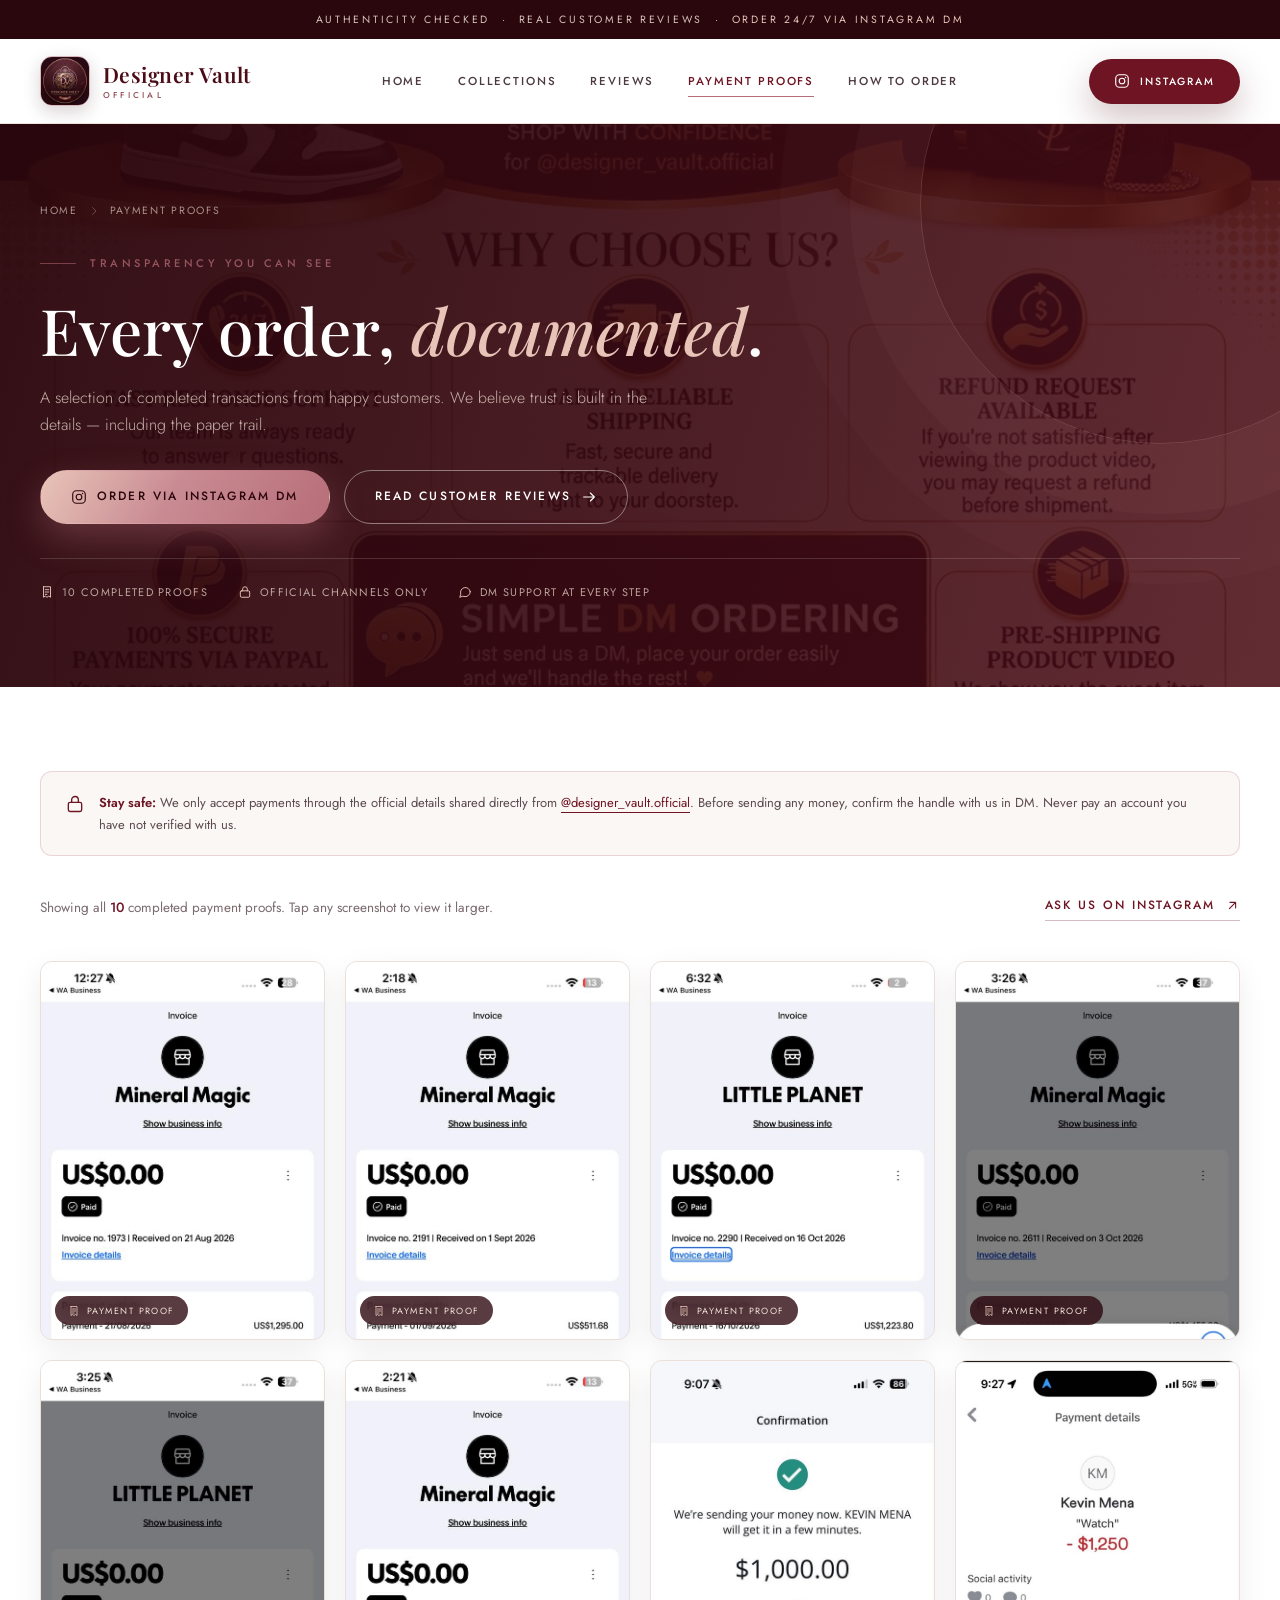
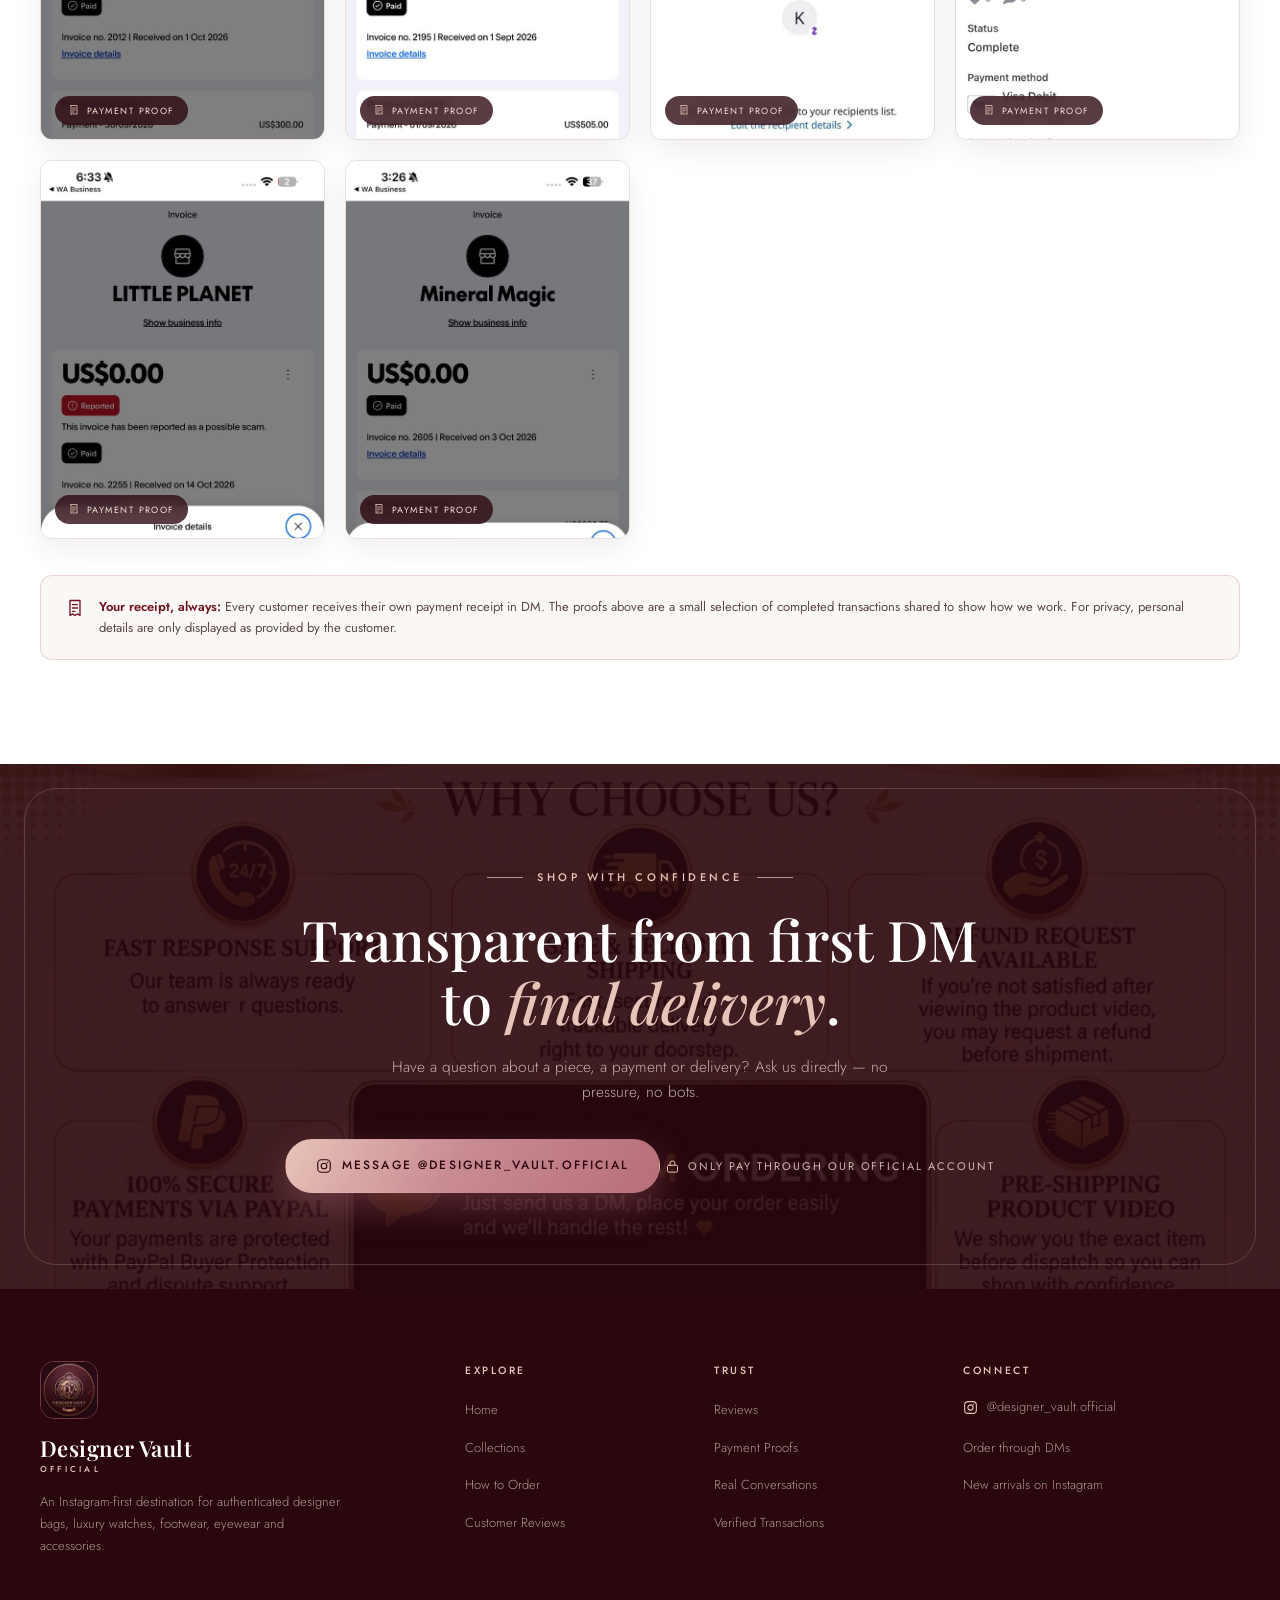
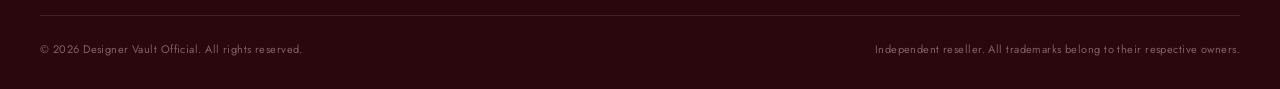
==== payment-proofs.html @ 7525e392 "Initial commit" ====
<!DOCTYPE html>
<html lang="en">
<head>
  <meta charset="UTF-8">
  <meta name="viewport" content="width=device-width, initial-scale=1.0">
  <title>Payment Proofs | Designer Vault Official</title>
  <meta name="description" content="View completed payment proofs from Designer Vault Official. Real transactions, transparent ordering and a safer way to buy designer bags, watches, footwear and accessories via Instagram DM.">
  <meta name="theme-color" content="#4a0c17">
  <link rel="icon" type="image/jpeg" href="pics/logo.jpg">
  <link rel="preconnect" href="https://fonts.googleapis.com">
  <link rel="preconnect" href="https://fonts.gstatic.com" crossorigin>
  <link rel="stylesheet" href="css/style.css">
</head>
<body>

  <svg xmlns="http://www.w3.org/2000/svg" style="display:none" aria-hidden="true">
    <symbol id="i-instagram" viewBox="0 0 24 24" fill="none" stroke="currentColor" stroke-width="1.7" stroke-linecap="round" stroke-linejoin="round">
      <rect x="2.6" y="2.6" width="18.8" height="18.8" rx="5.4"/>
      <circle cx="12" cy="12" r="4.2"/>
      <circle cx="17.4" cy="6.6" r="1.1" fill="currentColor" stroke="none"/>
    </symbol>
    <symbol id="i-arrow-right" viewBox="0 0 24 24" fill="none" stroke="currentColor" stroke-width="1.7" stroke-linecap="round" stroke-linejoin="round">
      <path d="M4 12h16M14 6l6 6-6 6"/>
    </symbol>
    <symbol id="i-arrow-up-right" viewBox="0 0 24 24" fill="none" stroke="currentColor" stroke-width="1.7" stroke-linecap="round" stroke-linejoin="round">
      <path d="M7 17 17 7M8 7h9v9"/>
    </symbol>
    <symbol id="i-shield-check" viewBox="0 0 24 24" fill="none" stroke="currentColor" stroke-width="1.6" stroke-linecap="round" stroke-linejoin="round">
      <path d="M12 3 5 6v5c0 4.5 3 8.2 7 10 4-1.8 7-5.5 7-10V6l-7-3Z"/>
      <path d="m9 12 2 2 4-4"/>
    </symbol>
    <symbol id="i-receipt" viewBox="0 0 24 24" fill="none" stroke="currentColor" stroke-width="1.6" stroke-linecap="round" stroke-linejoin="round">
      <path d="M6 3h12v18l-3-2-3 2-3-2-3 2V3Z"/>
      <path d="M9 8h6M9 12h6M9 16h3"/>
    </symbol>
    <symbol id="i-message" viewBox="0 0 24 24" fill="none" stroke="currentColor" stroke-width="1.6" stroke-linecap="round" stroke-linejoin="round">
      <path d="M21 11.5a8.4 8.4 0 0 1-9 8.4 9.7 9.7 0 0 1-3.6-.7L3 21l1.8-5.4A8.4 8.4 0 1 1 21 11.5Z"/>
    </symbol>
    <symbol id="i-lock" viewBox="0 0 24 24" fill="none" stroke="currentColor" stroke-width="1.6" stroke-linecap="round" stroke-linejoin="round">
      <rect x="4" y="10" width="16" height="11" rx="2"/>
      <path d="M8 10V7a4 4 0 0 1 8 0v3"/>
    </symbol>
    <symbol id="i-zoom" viewBox="0 0 24 24" fill="none" stroke="currentColor" stroke-width="1.8" stroke-linecap="round" stroke-linejoin="round">
      <circle cx="11" cy="11" r="7"/>
      <path d="m20 20-4-4M8 11h6M11 8v6"/>
    </symbol>
    <symbol id="i-close" viewBox="0 0 24 24" fill="none" stroke="currentColor" stroke-width="1.8" stroke-linecap="round" stroke-linejoin="round">
      <path d="M6 6l12 12M18 6 6 18"/>
    </symbol>
    <symbol id="i-chevron-left" viewBox="0 0 24 24" fill="none" stroke="currentColor" stroke-width="1.8" stroke-linecap="round" stroke-linejoin="round">
      <path d="m15 5-7 7 7 7"/>
    </symbol>
    <symbol id="i-chevron-right" viewBox="0 0 24 24" fill="none" stroke="currentColor" stroke-width="1.8" stroke-linecap="round" stroke-linejoin="round">
      <path d="m9 5 7 7-7 7"/>
    </symbol>
    <symbol id="i-check" viewBox="0 0 24 24" fill="none" stroke="currentColor" stroke-width="1.8" stroke-linecap="round" stroke-linejoin="round">
      <path d="m4 12.5 5 5L20 6.5"/>
    </symbol>
  </svg>

  <div class="announcement">
    Authenticity checked &nbsp;·&nbsp; Real customer reviews &nbsp;·&nbsp; <span>Order 24/7 via Instagram DM</span>
  </div>

  <header class="site-header" id="site-header">
    <div class="container header-inner">
      <a class="brand" href="index.html" aria-label="Designer Vault home">
        <img src="pics/logo.jpg" alt="Designer Vault logo" width="50" height="50">
        <span class="brand-name">
          <strong>Designer Vault</strong>
          <small>Official</small>
        </span>
      </a>

      <nav class="main-nav" id="main-nav" aria-label="Main navigation">
        <a href="index.html">Home</a>
        <a href="index.html#collections">Collections</a>
        <a href="reviews.html">Reviews</a>
        <a href="payment-proofs.html" aria-current="page">Payment Proofs</a>
        <a href="index.html#how-to-order">How to Order</a>
        <a class="nav-cta" href="https://www.instagram.com/designer_vault.official/" target="_blank" rel="noopener noreferrer">
          <svg><use href="#i-instagram"></use></svg>
          Order on Instagram
        </a>
      </nav>

      <div class="header-actions">
        <a class="btn btn--burgundy" href="https://www.instagram.com/designer_vault.official/" target="_blank" rel="noopener noreferrer">
          <svg><use href="#i-instagram"></use></svg>
          Instagram
        </a>
        <button class="nav-toggle" id="nav-toggle" aria-expanded="false" aria-controls="main-nav" aria-label="Toggle navigation">
          <span></span><span></span><span></span>
        </button>
      </div>
    </div>
  </header>

  <main>
    <section class="page-hero">
      <div class="container">
        <nav class="breadcrumb" aria-label="Breadcrumb">
          <a href="index.html">Home</a>
          <svg><use href="#i-chevron-right"></use></svg>
          <span>Payment Proofs</span>
        </nav>
        <span class="eyebrow">Transparency you can see</span>
        <h1>Every order, <em>documented</em>.</h1>
        <p>A selection of completed transactions from happy customers. We believe trust is built in the details — including the paper trail.</p>
        <div class="page-hero-actions">
          <a class="btn btn--primary" href="https://www.instagram.com/designer_vault.official/" target="_blank" rel="noopener noreferrer">
            <svg><use href="#i-instagram"></use></svg>
            Order via Instagram DM
          </a>
          <a class="btn btn--outline" href="reviews.html">
            Read customer reviews
            <svg><use href="#i-arrow-right"></use></svg>
          </a>
        </div>
        <div class="page-hero-meta">
          <span><svg><use href="#i-receipt"></use></svg> 10 completed proofs</span>
          <span><svg><use href="#i-lock"></use></svg> Official channels only</span>
          <span><svg><use href="#i-message"></use></svg> DM support at every step</span>
        </div>
      </div>
    </section>

    <section class="gallery-section">
      <div class="container">
        <div class="safety-note" style="margin-top: 0; margin-bottom: 40px;">
          <svg><use href="#i-lock"></use></svg>
          <p><strong>Stay safe:</strong> We only accept payments through the official details shared directly from <a href="https://www.instagram.com/designer_vault.official/" target="_blank" rel="noopener noreferrer" style="color: var(--burgundy); border-bottom: 1px solid currentColor;">@designer_vault.official</a>. Before sending any money, confirm the handle with us in DM. Never pay an account you have not verified with us.</p>
        </div>

        <div class="gallery-toolbar">
          <p>Showing all <strong>10</strong> completed payment proofs. Tap any screenshot to view it larger.</p>
          <a class="link-arrow" href="https://www.instagram.com/designer_vault.official/" target="_blank" rel="noopener noreferrer">
            Ask us on Instagram
            <svg><use href="#i-arrow-up-right"></use></svg>
          </a>
        </div>

        <div class="gallery gallery--proofs" id="gallery">
          <button class="gallery-item reveal" type="button" data-full="payments_proofs/0ad73f15-a6de-40fc-bbbc-5bb019810f37.jpg" aria-label="Open payment proof screenshot">
            <img src="payments_proofs/0ad73f15-a6de-40fc-bbbc-5bb019810f37.jpg" alt="Completed payment proof screenshot" loading="lazy">
            <span class="gallery-zoom"><svg><use href="#i-zoom"></use></svg></span>
            <span class="gallery-item-label"><svg><use href="#i-receipt"></use></svg> Payment proof</span>
          </button>
          <button class="gallery-item reveal" type="button" data-full="payments_proofs/0bbfbced-bb42-45db-87b2-50ba1acdcfc8.jpg" aria-label="Open payment proof screenshot">
            <img src="payments_proofs/0bbfbced-bb42-45db-87b2-50ba1acdcfc8.jpg" alt="Completed payment proof screenshot" loading="lazy">
            <span class="gallery-zoom"><svg><use href="#i-zoom"></use></svg></span>
            <span class="gallery-item-label"><svg><use href="#i-receipt"></use></svg> Payment proof</span>
          </button>
          <button class="gallery-item reveal" type="button" data-full="payments_proofs/1a20c569-1189-4517-9c1c-01e94149b5e4.jpg" aria-label="Open payment proof screenshot">
            <img src="payments_proofs/1a20c569-1189-4517-9c1c-01e94149b5e4.jpg" alt="Completed payment proof screenshot" loading="lazy">
            <span class="gallery-zoom"><svg><use href="#i-zoom"></use></svg></span>
            <span class="gallery-item-label"><svg><use href="#i-receipt"></use></svg> Payment proof</span>
          </button>
          <button class="gallery-item reveal" type="button" data-full="payments_proofs/2acc9cfa-5f5f-4ae5-af72-e63cb6e68f61.jpg" aria-label="Open payment proof screenshot">
            <img src="payments_proofs/2acc9cfa-5f5f-4ae5-af72-e63cb6e68f61.jpg" alt="Completed payment proof screenshot" loading="lazy">
            <span class="gallery-zoom"><svg><use href="#i-zoom"></use></svg></span>
            <span class="gallery-item-label"><svg><use href="#i-receipt"></use></svg> Payment proof</span>
          </button>
          <button class="gallery-item reveal" type="button" data-full="payments_proofs/2affd073-3650-4f75-b72e-eaf489cfd83c.jpg" aria-label="Open payment proof screenshot">
            <img src="payments_proofs/2affd073-3650-4f75-b72e-eaf489cfd83c.jpg" alt="Completed payment proof screenshot" loading="lazy">
            <span class="gallery-zoom"><svg><use href="#i-zoom"></use></svg></span>
            <span class="gallery-item-label"><svg><use href="#i-receipt"></use></svg> Payment proof</span>
          </button>
          <button class="gallery-item reveal" type="button" data-full="payments_proofs/2b502696-99ae-48e2-a0de-ca18f2dd8b04.jpg" aria-label="Open payment proof screenshot">
            <img src="payments_proofs/2b502696-99ae-48e2-a0de-ca18f2dd8b04.jpg" alt="Completed payment proof screenshot" loading="lazy">
            <span class="gallery-zoom"><svg><use href="#i-zoom"></use></svg></span>
            <span class="gallery-item-label"><svg><use href="#i-receipt"></use></svg> Payment proof</span>
          </button>
          <button class="gallery-item reveal" type="button" data-full="payments_proofs/2cf742d0-da94-4f4e-aa15-856aea3411e0.jpg" aria-label="Open payment proof screenshot">
            <img src="payments_proofs/2cf742d0-da94-4f4e-aa15-856aea3411e0.jpg" alt="Completed payment proof screenshot" loading="lazy">
            <span class="gallery-zoom"><svg><use href="#i-zoom"></use></svg></span>
            <span class="gallery-item-label"><svg><use href="#i-receipt"></use></svg> Payment proof</span>
          </button>
          <button class="gallery-item reveal" type="button" data-full="payments_proofs/3c8f6967-598c-48b6-96b1-f740c4b75a76.jpg" aria-label="Open payment proof screenshot">
            <img src="payments_proofs/3c8f6967-598c-48b6-96b1-f740c4b75a76.jpg" alt="Completed payment proof screenshot" loading="lazy">
            <span class="gallery-zoom"><svg><use href="#i-zoom"></use></svg></span>
            <span class="gallery-item-label"><svg><use href="#i-receipt"></use></svg> Payment proof</span>
          </button>
          <button class="gallery-item reveal" type="button" data-full="payments_proofs/6dcf501b-2303-4e30-a473-5a5d946fac26.jpg" aria-label="Open payment proof screenshot">
            <img src="payments_proofs/6dcf501b-2303-4e30-a473-5a5d946fac26.jpg" alt="Completed payment proof screenshot" loading="lazy">
            <span class="gallery-zoom"><svg><use href="#i-zoom"></use></svg></span>
            <span class="gallery-item-label"><svg><use href="#i-receipt"></use></svg> Payment proof</span>
          </button>
          <button class="gallery-item reveal" type="button" data-full="payments_proofs/7e0cbee9-9c48-48ee-856c-e7b5a739e390.jpg" aria-label="Open payment proof screenshot">
            <img src="payments_proofs/7e0cbee9-9c48-48ee-856c-e7b5a739e390.jpg" alt="Completed payment proof screenshot" loading="lazy">
            <span class="gallery-zoom"><svg><use href="#i-zoom"></use></svg></span>
            <span class="gallery-item-label"><svg><use href="#i-receipt"></use></svg> Payment proof</span>
          </button>
        </div>

        <div class="safety-note">
          <svg><use href="#i-receipt"></use></svg>
          <p><strong>Your receipt, always:</strong> Every customer receives their own payment receipt in DM. The proofs above are a small selection of completed transactions shared to show how we work. For privacy, personal details are only displayed as provided by the customer.</p>
        </div>
      </div>
    </section>

    <section class="cta-band">
      <div class="cta-inner">
        <span class="eyebrow">Shop with confidence</span>
        <h2>Transparent from first DM to <em>final delivery</em>.</h2>
        <p>Have a question about a piece, a payment or delivery? Ask us directly — no pressure, no bots.</p>
        <a class="btn btn--primary" href="https://www.instagram.com/designer_vault.official/" target="_blank" rel="noopener noreferrer">
          <svg><use href="#i-instagram"></use></svg>
          Message @designer_vault.official
        </a>
        <span class="cta-handle">
          <svg><use href="#i-lock"></use></svg>
          Only pay through our official account
        </span>
      </div>
    </section>
  </main>

  <footer class="site-footer">
    <div class="container">
      <div class="footer-grid">
        <div class="footer-brand">
          <img src="pics/logo.jpg" alt="Designer Vault logo" width="58" height="58" loading="lazy">
          <div class="brand-name">
            <strong>Designer Vault</strong>
            <small>Official</small>
          </div>
          <p>An Instagram-first destination for authenticated designer bags, luxury watches, footwear, eyewear and accessories.</p>
        </div>

        <div class="footer-col">
          <h4>Explore</h4>
          <ul>
            <li><a href="index.html">Home</a></li>
            <li><a href="index.html#collections">Collections</a></li>
            <li><a href="index.html#how-to-order">How to Order</a></li>
            <li><a href="reviews.html">Customer Reviews</a></li>
          </ul>
        </div>

        <div class="footer-col">
          <h4>Trust</h4>
          <ul>
            <li><a href="reviews.html">Reviews</a></li>
            <li><a href="payment-proofs.html">Payment Proofs</a></li>
            <li><a href="index.html#reviews-preview">Real Conversations</a></li>
            <li><a href="index.html#payments-preview">Verified Transactions</a></li>
          </ul>
        </div>

        <div class="footer-col footer-social">
          <h4>Connect</h4>
          <ul>
            <li>
              <a href="https://www.instagram.com/designer_vault.official/" target="_blank" rel="noopener noreferrer">
                <svg><use href="#i-instagram"></use></svg>
                @designer_vault.official
              </a>
            </li>
            <li><a href="https://www.instagram.com/designer_vault.official/" target="_blank" rel="noopener noreferrer">Order through DMs</a></li>
            <li><a href="https://www.instagram.com/designer_vault.official/" target="_blank" rel="noopener noreferrer">New arrivals on Instagram</a></li>
          </ul>
        </div>
      </div>

      <div class="footer-bottom">
        <span>&copy; <span id="year">2026</span> Designer Vault Official. All rights reserved.</span>
        <span>Independent reseller. All trademarks belong to their respective owners.</span>
      </div>
    </div>
  </footer>

  <div class="lightbox" id="lightbox" role="dialog" aria-modal="true" aria-label="Image viewer" aria-hidden="true">
    <button class="lightbox-close" id="lightbox-close" type="button" aria-label="Close image viewer">
      <svg><use href="#i-close"></use></svg>
    </button>
    <button class="lightbox-nav lightbox-prev" id="lightbox-prev" type="button" aria-label="Previous image">
      <svg><use href="#i-chevron-left"></use></svg>
    </button>
    <div class="lightbox-img-wrap">
      <img class="lightbox-img" id="lightbox-img" src="" alt="Payment proof screenshot enlarged">
    </div>
    <button class="lightbox-nav lightbox-next" id="lightbox-next" type="button" aria-label="Next image">
      <svg><use href="#i-chevron-right"></use></svg>
    </button>
    <span class="lightbox-counter" id="lightbox-counter">1 / 10</span>
  </div>

  <script src="js/main.js"></script>
</body>
</html>
---- css/style.css ----
@import url('https://fonts.googleapis.com/css2?family=Jost:wght@300;400;500;600&family=Playfair+Display:ital,wght@0,400;0,500;0,600;0,700;1,400;1,500&display=swap');

:root {
  --burgundy: #6e1423;
  --burgundy-deep: #4a0c17;
  --burgundy-black: #2a060d;
  --rose-gold: #b76e79;
  --rose-gold-deep: #96545f;
  --rose-gold-light: #e8c4b8;
  --champagne: #f3e3d7;
  --white: #ffffff;
  --cream: #fbf7f4;
  --cream-deep: #f6eee9;
  --ink: #2a1b1f;
  --muted: #7a6a6e;
  --line: #eadfd9;
  --shadow-sm: 0 10px 30px rgba(42, 6, 13, 0.07);
  --shadow-md: 0 24px 60px rgba(42, 6, 13, 0.13);
  --shadow-lg: 0 40px 100px rgba(42, 6, 13, 0.2);
  --radius-sm: 12px;
  --radius-md: 20px;
  --radius-lg: 32px;
  --container: 1200px;
  --header-h: 84px;
  --ease: cubic-bezier(0.22, 1, 0.36, 1);
  --font-display: 'Playfair Display', 'Georgia', 'Times New Roman', serif;
  --font-body: 'Jost', 'Segoe UI', 'Helvetica Neue', Arial, sans-serif;
}

*,
*::before,
*::after {
  box-sizing: border-box;
}

html {
  scroll-behavior: smooth;
  scroll-padding-top: calc(var(--header-h) + 24px);
}

body {
  margin: 0;
  font-family: var(--font-body);
  font-weight: 400;
  color: var(--ink);
  background: var(--white);
  line-height: 1.65;
  -webkit-font-smoothing: antialiased;
  overflow-x: hidden;
}

body.no-scroll {
  overflow: hidden;
}

img {
  max-width: 100%;
  display: block;
}

a {
  color: inherit;
  text-decoration: none;
}

button {
  font-family: inherit;
  cursor: pointer;
}

h1,
h2,
h3,
h4 {
  font-family: var(--font-display);
  font-weight: 500;
  line-height: 1.12;
  margin: 0;
  color: var(--burgundy-deep);
}

p {
  margin: 0;
}

::selection {
  background: var(--burgundy);
  color: var(--white);
}

.container {
  width: min(100% - 48px, var(--container));
  margin-inline: auto;
}

.container--narrow {
  max-width: 820px;
}

.section {
  padding: 104px 0;
}

.section--cream {
  background: var(--cream);
}

.eyebrow {
  display: inline-flex;
  align-items: center;
  gap: 14px;
  font-size: 11px;
  font-weight: 500;
  letter-spacing: 0.32em;
  text-transform: uppercase;
  color: var(--rose-gold-deep);
  margin-bottom: 22px;
}

.eyebrow::before {
  content: '';
  width: 36px;
  height: 1px;
  background: currentColor;
  opacity: 0.7;
}

.eyebrow--center::after {
  content: '';
  width: 36px;
  height: 1px;
  background: currentColor;
  opacity: 0.7;
}

.section-head {
  max-width: 700px;
  margin-bottom: 56px;
}

.section-head--center {
  margin-inline: auto;
  text-align: center;
}

.section-head--center .eyebrow {
  justify-content: center;
}

.section-head h2 {
  font-size: clamp(34px, 4.2vw, 52px);
}

.section-head h2 em {
  font-style: italic;
  color: var(--rose-gold);
}

.section-head p {
  margin-top: 18px;
  color: var(--muted);
  font-size: 16.5px;
  font-weight: 300;
}

.section-head--split {
  display: flex;
  align-items: flex-end;
  justify-content: space-between;
  gap: 32px;
  max-width: none;
}

/* ---------- Buttons ---------- */
.btn {
  display: inline-flex;
  align-items: center;
  justify-content: center;
  gap: 10px;
  padding: 16px 30px;
  font-size: 12px;
  font-weight: 500;
  letter-spacing: 0.18em;
  text-transform: uppercase;
  border-radius: 100px;
  border: 1px solid transparent;
  transition: transform 0.35s var(--ease), box-shadow 0.35s var(--ease),
    background 0.35s var(--ease), color 0.35s var(--ease), border-color 0.35s var(--ease);
  white-space: nowrap;
}

.btn:hover {
  transform: translateY(-2px);
}

.btn svg {
  width: 16px;
  height: 16px;
  flex: none;
}

.btn--primary {
  background: linear-gradient(120deg, #e8c4b8 0%, #c98b93 45%, #b76e79 100%);
  color: var(--burgundy-black);
  box-shadow: 0 14px 34px rgba(183, 110, 121, 0.35);
}

.btn--primary:hover {
  box-shadow: 0 20px 44px rgba(183, 110, 121, 0.45);
}

.btn--burgundy {
  background: var(--burgundy);
  color: var(--white);
  box-shadow: 0 14px 34px rgba(74, 12, 23, 0.25);
}

.btn--burgundy:hover {
  background: var(--burgundy-deep);
}

.btn--outline {
  border-color: rgba(255, 255, 255, 0.42);
  color: var(--white);
}

.btn--outline:hover {
  background: rgba(255, 255, 255, 0.1);
  border-color: rgba(255, 255, 255, 0.75);
}

.btn--outline-dark {
  border-color: rgba(110, 20, 35, 0.24);
  color: var(--burgundy);
}

.btn--outline-dark:hover {
  background: var(--burgundy);
  border-color: var(--burgundy);
  color: var(--white);
}

.link-arrow {
  display: inline-flex;
  align-items: center;
  gap: 10px;
  font-size: 12px;
  font-weight: 500;
  letter-spacing: 0.16em;
  text-transform: uppercase;
  color: var(--burgundy);
  padding-bottom: 4px;
  border-bottom: 1px solid rgba(110, 20, 35, 0.28);
  transition: gap 0.3s var(--ease), color 0.3s var(--ease), border-color 0.3s var(--ease);
}

.link-arrow:hover {
  gap: 16px;
  color: var(--rose-gold-deep);
  border-color: var(--rose-gold);
}

.link-arrow svg {
  width: 15px;
  height: 15px;
}

/* ---------- Announcement ---------- */
.announcement {
  background: var(--burgundy-black);
  color: rgba(243, 227, 215, 0.86);
  font-size: 10.5px;
  letter-spacing: 0.26em;
  text-transform: uppercase;
  text-align: center;
  padding: 11px 20px;
}

.announcement span {
  color: var(--rose-gold-light);
}

/* ---------- Header ---------- */
.site-header {
  position: sticky;
  top: 0;
  z-index: 90;
  background: rgba(255, 255, 255, 0.94);
  backdrop-filter: blur(16px);
  border-bottom: 1px solid rgba(234, 223, 217, 0.85);
  transition: box-shadow 0.35s var(--ease), background 0.35s var(--ease);
}

.site-header.is-scrolled {
  box-shadow: 0 14px 40px rgba(42, 6, 13, 0.09);
}

.header-inner {
  height: var(--header-h);
  display: flex;
  align-items: center;
  justify-content: space-between;
  gap: 28px;
}

.brand {
  display: inline-flex;
  align-items: center;
  gap: 13px;
  flex: none;
}

.brand img {
  width: 50px;
  height: 50px;
  border-radius: 12px;
  object-fit: cover;
  border: 1px solid rgba(183, 110, 121, 0.5);
  box-shadow: 0 6px 18px rgba(42, 6, 13, 0.18);
}

.brand-name {
  display: flex;
  flex-direction: column;
  line-height: 1;
}

.brand-name strong {
  font-family: var(--font-display);
  font-size: 21px;
  font-weight: 600;
  letter-spacing: 0.02em;
  color: var(--burgundy-deep);
}

.brand-name small {
  margin-top: 6px;
  font-size: 8.5px;
  font-weight: 500;
  letter-spacing: 0.38em;
  text-transform: uppercase;
  color: var(--rose-gold-deep);
}

.main-nav {
  display: flex;
  align-items: center;
  gap: 34px;
}

.main-nav a {
  position: relative;
  font-size: 11.5px;
  font-weight: 500;
  letter-spacing: 0.16em;
  text-transform: uppercase;
  color: #4c3a3e;
  padding: 6px 0;
  transition: color 0.3s var(--ease);
}

.main-nav a::after {
  content: '';
  position: absolute;
  left: 0;
  bottom: 0;
  width: 100%;
  height: 1px;
  background: var(--rose-gold);
  transform: scaleX(0);
  transform-origin: right;
  transition: transform 0.35s var(--ease);
}

.main-nav a:hover,
.main-nav a[aria-current='page'] {
  color: var(--burgundy);
}

.main-nav a:hover::after,
.main-nav a[aria-current='page']::after {
  transform: scaleX(1);
  transform-origin: left;
}

.main-nav .nav-cta {
  display: none;
}

.header-actions {
  display: flex;
  align-items: center;
  gap: 14px;
}

.header-actions .btn {
  padding: 13px 24px;
  font-size: 10.5px;
}

.nav-toggle {
  display: none;
  width: 46px;
  height: 46px;
  border: 1px solid var(--line);
  border-radius: 12px;
  background: var(--white);
  align-items: center;
  justify-content: center;
  flex-direction: column;
  gap: 5px;
}

.nav-toggle span {
  display: block;
  width: 20px;
  height: 1.5px;
  background: var(--burgundy);
  transition: transform 0.35s var(--ease), opacity 0.25s var(--ease);
}

.nav-toggle[aria-expanded='true'] span:nth-child(1) {
  transform: translateY(6.5px) rotate(45deg);
}

.nav-toggle[aria-expanded='true'] span:nth-child(2) {
  opacity: 0;
}

.nav-toggle[aria-expanded='true'] span:nth-child(3) {
  transform: translateY(-6.5px) rotate(-45deg);
}

/* ---------- Hero ---------- */
.hero {
  position: relative;
  background: var(--burgundy-black) url('../pics/bg%20image.jpg') center 30% / cover no-repeat;
  color: var(--white);
  overflow: hidden;
}

.hero::before {
  content: '';
  position: absolute;
  inset: 0;
  background:
    linear-gradient(100deg, rgba(42, 6, 13, 0.96) 0%, rgba(74, 12, 23, 0.9) 42%, rgba(42, 6, 13, 0.62) 100%),
    radial-gradient(circle at 78% 20%, rgba(183, 110, 121, 0.32), transparent 46%);
}

.hero::after {
  content: '';
  position: absolute;
  width: 620px;
  height: 620px;
  right: -200px;
  bottom: -320px;
  border-radius: 50%;
  border: 1px solid rgba(232, 196, 184, 0.16);
  box-shadow: 0 0 0 80px rgba(232, 196, 184, 0.035), 0 0 0 160px rgba(232, 196, 184, 0.025);
  pointer-events: none;
}

.hero-inner {
  position: relative;
  z-index: 2;
  display: grid;
  grid-template-columns: 1.08fr 0.92fr;
  align-items: center;
  gap: 64px;
  min-height: min(760px, calc(100vh - var(--header-h) - 39px));
  padding: 84px 0 124px;
}

.hero .eyebrow {
  color: var(--rose-gold-light);
}

.hero h1 {
  color: var(--white);
  font-size: clamp(44px, 5.4vw, 76px);
  font-weight: 500;
  letter-spacing: -0.015em;
}

.hero h1 em {
  font-style: italic;
  color: var(--rose-gold-light);
}

.hero-copy p.lead {
  margin-top: 26px;
  max-width: 540px;
  font-size: 17px;
  font-weight: 300;
  line-height: 1.75;
  color: rgba(255, 248, 244, 0.8);
}

.hero-actions {
  display: flex;
  flex-wrap: wrap;
  gap: 14px;
  margin-top: 36px;
}

.hero-trust {
  display: flex;
  flex-wrap: wrap;
  gap: 12px 26px;
  margin: 42px 0 0;
  padding: 28px 0 0;
  border-top: 1px solid rgba(243, 227, 215, 0.18);
  list-style: none;
}

.hero-trust li {
  display: flex;
  align-items: center;
  gap: 9px;
  list-style: none;
  font-size: 11px;
  letter-spacing: 0.14em;
  text-transform: uppercase;
  color: rgba(243, 227, 215, 0.78);
}

.hero-trust svg {
  width: 15px;
  height: 15px;
  color: var(--rose-gold-light);
  flex: none;
}

.hero-visual {
  position: relative;
  justify-self: center;
  width: min(100%, 430px);
  animation: float 7s ease-in-out infinite;
}

.hero-frame {
  position: relative;
  padding: 18px;
  border-radius: 42px;
  background: linear-gradient(150deg, rgba(232, 196, 184, 0.34), rgba(183, 110, 121, 0.08) 60%, rgba(255, 255, 255, 0.04));
  border: 1px solid rgba(232, 196, 184, 0.36);
  box-shadow: 0 50px 100px rgba(0, 0, 0, 0.38), inset 0 1px 0 rgba(255, 255, 255, 0.2);
  backdrop-filter: blur(4px);
}

.hero-frame::before {
  content: '';
  position: absolute;
  inset: 8px;
  border: 1px solid rgba(232, 196, 184, 0.24);
  border-radius: 34px;
  pointer-events: none;
}

.hero-frame img {
  width: 100%;
  aspect-ratio: 1 / 1;
  object-fit: cover;
  border-radius: 26px;
}

.hero-badge {
  position: absolute;
  left: -30px;
  bottom: 46px;
  background: rgba(255, 255, 255, 0.97);
  color: var(--burgundy-deep);
  border-radius: 18px;
  padding: 18px 24px;
  display: flex;
  align-items: center;
  gap: 14px;
  box-shadow: var(--shadow-lg);
  border: 1px solid rgba(232, 196, 184, 0.55);
  animation: float 7s ease-in-out infinite reverse;
}

.hero-badge-icon {
  width: 42px;
  height: 42px;
  border-radius: 50%;
  display: grid;
  place-items: center;
  background: linear-gradient(135deg, #f3e3d7, #d9a7a4);
  color: var(--burgundy);
  flex: none;
}

.hero-badge-icon svg {
  width: 20px;
  height: 20px;
}

.hero-badge strong {
  display: block;
  font-family: var(--font-display);
  font-size: 16px;
  font-weight: 600;
  color: var(--burgundy-deep);
}

.hero-badge span span {
  display: block;
  font-size: 10px;
  letter-spacing: 0.18em;
  text-transform: uppercase;
  color: var(--muted);
  margin-top: 2px;
}

@keyframes float {
  0%,
  100% {
    transform: translateY(0);
  }
  50% {
    transform: translateY(-14px);
  }
}

/* ---------- Trust strip ---------- */
.trust-strip {
  position: relative;
  z-index: 4;
  margin-top: -68px;
}

.trust-strip-inner {
  display: grid;
  grid-template-columns: repeat(4, 1fr);
  background: var(--white);
  border-radius: var(--radius-md);
  box-shadow: var(--shadow-md);
  border: 1px solid var(--line);
  overflow: hidden;
}

.trust-item {
  display: flex;
  align-items: center;
  gap: 16px;
  padding: 28px 26px;
  border-right: 1px solid var(--line);
}

.trust-item:last-child {
  border-right: 0;
}

.trust-item-icon {
  width: 44px;
  height: 44px;
  border-radius: 13px;
  display: grid;
  place-items: center;
  background: var(--cream);
  color: var(--burgundy);
  flex: none;
  border: 1px solid rgba(183, 110, 121, 0.22);
}

.trust-item-icon svg {
  width: 21px;
  height: 21px;
}

.trust-item strong {
  display: block;
  font-family: var(--font-display);
  font-size: 16px;
  font-weight: 600;
  color: var(--burgundy-deep);
}

.trust-item > span:last-child > span {
  display: block;
  font-size: 11px;
  letter-spacing: 0.06em;
  color: var(--muted);
  margin-top: 3px;
}

/* ---------- Categories ---------- */
.categories-head-actions {
  display: flex;
  gap: 12px;
  flex-wrap: wrap;
}

.category-grid {
  display: grid;
  grid-template-columns: repeat(5, 1fr);
  gap: 18px;
}

.category-card {
  position: relative;
  display: flex;
  flex-direction: column;
  padding: 34px 26px 30px;
  border-radius: var(--radius-md);
  background: var(--cream);
  border: 1px solid rgba(234, 223, 217, 0.9);
  overflow: hidden;
  transition: transform 0.45s var(--ease), box-shadow 0.45s var(--ease), background 0.45s var(--ease), border-color 0.45s var(--ease);
}

.category-card::after {
  content: '';
  position: absolute;
  inset: auto -40% -70% -40%;
  height: 170px;
  background: radial-gradient(circle, rgba(183, 110, 121, 0.2), transparent 68%);
  opacity: 0;
  transition: opacity 0.45s var(--ease);
}

.category-card:hover {
  transform: translateY(-8px);
  background: var(--white);
  border-color: rgba(183, 110, 121, 0.45);
  box-shadow: var(--shadow-md);
}

.category-card:hover::after {
  opacity: 1;
}

.category-icon {
  width: 62px;
  height: 62px;
  border-radius: 18px;
  display: grid;
  place-items: center;
  background: linear-gradient(145deg, #ffffff, #f4e7e2);
  border: 1px solid rgba(183, 110, 121, 0.3);
  color: var(--burgundy);
  margin-bottom: 42px;
  transition: background 0.45s var(--ease), color 0.45s var(--ease), transform 0.45s var(--ease);
}

.category-card:hover .category-icon {
  background: linear-gradient(145deg, var(--burgundy), var(--burgundy-deep));
  color: var(--rose-gold-light);
  transform: rotate(-4deg) scale(1.04);
}

.category-icon svg {
  width: 29px;
  height: 29px;
}

.category-card h3 {
  font-size: 22px;
  font-weight: 600;
}

.category-card p {
  margin-top: 9px;
  font-size: 13px;
  font-weight: 300;
  color: var(--muted);
  line-height: 1.55;
  flex: 1;
}

.category-link {
  display: inline-flex;
  align-items: center;
  gap: 7px;
  margin-top: 24px;
  font-size: 10px;
  font-weight: 500;
  letter-spacing: 0.2em;
  text-transform: uppercase;
  color: var(--rose-gold-deep);
}

.category-link svg {
  width: 13px;
  height: 13px;
  transition: transform 0.3s var(--ease);
}

.category-card:hover .category-link svg {
  transform: translateX(4px);
}

/* ---------- Collection showcase ---------- */
.collection-grid {
  display: grid;
  grid-template-columns: repeat(2, 1fr);
  gap: 24px;
}

.collection-card {
  display: flex;
  flex-direction: column;
  padding: 28px;
  border-radius: var(--radius-md);
  background: var(--cream);
  border: 1px solid rgba(234, 223, 217, 0.9);
  transition: border-color 0.4s var(--ease), box-shadow 0.4s var(--ease), background 0.4s var(--ease);
}

.collection-card:hover {
  background: #fffdfc;
  border-color: rgba(183, 110, 121, 0.45);
  box-shadow: var(--shadow-sm);
}

.collection-card-head {
  display: flex;
  align-items: center;
  gap: 15px;
  margin-bottom: 22px;
}

.collection-icon {
  width: 54px;
  height: 54px;
  border-radius: 16px;
  display: grid;
  place-items: center;
  background: linear-gradient(145deg, #ffffff, #f2e2dc);
  border: 1px solid rgba(183, 110, 121, 0.3);
  color: var(--burgundy);
  flex: none;
}

.collection-icon svg {
  width: 25px;
  height: 25px;
}

.collection-card-head h3 {
  font-size: 25px;
  font-weight: 600;
}

.collection-count {
  display: block;
  margin-top: 3px;
  font-size: 9px;
  font-weight: 500;
  letter-spacing: 0.22em;
  text-transform: uppercase;
  color: var(--rose-gold-deep);
}

.collection-photos {
  display: grid;
  grid-template-columns: 1fr 1fr;
  gap: 12px;
}

.collection-photo {
  position: relative;
  display: block;
  aspect-ratio: 4 / 5;
  border-radius: 14px;
  overflow: hidden;
  background: var(--cream-deep);
}

.collection-photo::after {
  content: '';
  position: absolute;
  inset: 0;
  background: linear-gradient(to top, rgba(42, 6, 13, 0.55), transparent 48%);
  opacity: 0.5;
  transition: opacity 0.35s var(--ease);
  pointer-events: none;
}

.collection-photo:hover::after {
  opacity: 0.95;
}

.collection-photo img {
  width: 100%;
  height: 100%;
  object-fit: cover;
  object-position: center;
  transition: transform 0.7s var(--ease);
}

.collection-photo:hover img {
  transform: scale(1.05);
}

.collection-photo-tag {
  position: absolute;
  left: 10px;
  right: 10px;
  bottom: 10px;
  z-index: 2;
  display: flex;
  align-items: center;
  justify-content: center;
  gap: 6px;
  padding: 9px 10px;
  border-radius: 100px;
  background: rgba(42, 6, 13, 0.8);
  backdrop-filter: blur(8px);
  color: var(--champagne);
  font-size: 8.5px;
  font-weight: 500;
  letter-spacing: 0.14em;
  text-transform: uppercase;
  opacity: 0;
  transform: translateY(6px);
  transition: opacity 0.35s var(--ease), transform 0.35s var(--ease);
}

.collection-photo:hover .collection-photo-tag,
.collection-photo:focus-visible .collection-photo-tag {
  opacity: 1;
  transform: translateY(0);
}

.collection-photo-tag svg {
  width: 11px;
  height: 11px;
  color: var(--rose-gold-light);
  flex: none;
}

.collection-link {
  display: inline-flex;
  align-items: center;
  gap: 8px;
  margin-top: auto;
  padding-top: 22px;
  font-size: 10.5px;
  font-weight: 500;
  letter-spacing: 0.16em;
  text-transform: uppercase;
  color: var(--burgundy);
  transition: color 0.3s var(--ease);
}

.collection-link:hover {
  color: var(--rose-gold-deep);
}

.collection-link svg {
  width: 14px;
  height: 14px;
  transition: transform 0.3s var(--ease);
}

.collection-link:hover svg {
  transform: translateX(4px);
}

.collection-card--accessories {
  position: relative;
  grid-column: 1 / -1;
  padding: 38px 42px;
  background:
    radial-gradient(circle at 88% 10%, rgba(183, 110, 121, 0.32), transparent 42%),
    linear-gradient(120deg, var(--burgundy-deep), var(--burgundy-black));
  border-color: rgba(232, 196, 184, 0.24);
  overflow: hidden;
}

.collection-card--accessories:hover {
  background:
    radial-gradient(circle at 88% 10%, rgba(183, 110, 121, 0.4), transparent 42%),
    linear-gradient(120deg, var(--burgundy), var(--burgundy-black));
  border-color: rgba(232, 196, 184, 0.4);
  box-shadow: var(--shadow-md);
}

.collection-card--accessories::before {
  content: '';
  position: absolute;
  right: -130px;
  top: -160px;
  width: 430px;
  height: 430px;
  border: 1px solid rgba(232, 196, 184, 0.16);
  border-radius: 50%;
  box-shadow: 0 0 0 60px rgba(232, 196, 184, 0.035), 0 0 0 120px rgba(232, 196, 184, 0.02);
  pointer-events: none;
}

.accessories-inner {
  position: relative;
  z-index: 2;
  display: flex;
  align-items: center;
  gap: 28px;
}

.accessories-icon {
  width: 76px;
  height: 76px;
  border-radius: 22px;
  display: grid;
  place-items: center;
  background: linear-gradient(145deg, rgba(232, 196, 184, 0.24), rgba(183, 110, 121, 0.12));
  border: 1px solid rgba(232, 196, 184, 0.4);
  color: var(--rose-gold-light);
  flex: none;
}

.accessories-icon svg {
  width: 34px;
  height: 34px;
}

.accessories-copy {
  flex: 1;
  min-width: 0;
}

.accessories-copy .collection-count {
  color: var(--rose-gold-light);
}

.accessories-copy h3 {
  margin-top: 4px;
  color: var(--white);
  font-size: clamp(28px, 3vw, 36px);
  font-weight: 500;
}

.accessories-copy p {
  margin-top: 10px;
  max-width: 550px;
  font-size: 14px;
  font-weight: 300;
  line-height: 1.7;
  color: rgba(243, 227, 215, 0.72);
}

.accessories-actions {
  display: flex;
  flex-direction: column;
  gap: 10px;
  flex: none;
  width: 230px;
}

.accessories-actions .btn {
  width: 100%;
  padding: 14px 22px;
  font-size: 10.5px;
}

.accessories-note {
  text-align: center;
  font-size: 9px;
  letter-spacing: 0.14em;
  text-transform: uppercase;
  color: rgba(243, 227, 215, 0.55);
  line-height: 1.5;
}

/* ---------- Steps / ordering ---------- */
.ordering {
  position: relative;
  background: var(--burgundy-deep);
  color: var(--white);
  overflow: hidden;
}

.ordering::before {
  content: '';
  position: absolute;
  inset: 0;
  background:
    radial-gradient(circle at 12% 8%, rgba(183, 110, 121, 0.24), transparent 36%),
    radial-gradient(circle at 88% 92%, rgba(232, 196, 184, 0.13), transparent 34%);
}

.ordering::after {
  content: '';
  position: absolute;
  top: 50%;
  right: -180px;
  width: 520px;
  height: 520px;
  transform: translateY(-50%);
  border: 1px solid rgba(232, 196, 184, 0.14);
  border-radius: 50%;
  box-shadow: 0 0 0 70px rgba(232, 196, 184, 0.03), 0 0 0 140px rgba(232, 196, 184, 0.02);
}

.ordering .container {
  position: relative;
  z-index: 2;
}

.ordering .eyebrow {
  color: var(--rose-gold-light);
}

.ordering .section-head {
  margin-inline: auto;
  margin-bottom: 64px;
}

.ordering h2 {
  color: var(--white);
}

.ordering h2 em {
  color: var(--rose-gold-light);
}

.ordering .section-head p {
  color: rgba(243, 227, 215, 0.72);
}

.steps {
  display: grid;
  grid-template-columns: repeat(3, 1fr);
  gap: 22px;
}

.step-card {
  position: relative;
  padding: 42px 32px 38px;
  border-radius: var(--radius-md);
  background: rgba(255, 255, 255, 0.055);
  border: 1px solid rgba(232, 196, 184, 0.18);
  backdrop-filter: blur(8px);
  transition: transform 0.4s var(--ease), background 0.4s var(--ease), border-color 0.4s var(--ease);
}

.step-card:hover {
  transform: translateY(-6px);
  background: rgba(255, 255, 255, 0.085);
  border-color: rgba(232, 196, 184, 0.36);
}

.step-number {
  font-family: var(--font-display);
  font-size: 54px;
  font-weight: 400;
  font-style: italic;
  line-height: 1;
  color: rgba(232, 196, 184, 0.5);
  margin-bottom: 26px;
}

.step-card h3 {
  color: var(--white);
  font-size: 25px;
  font-weight: 500;
}

.step-card p {
  margin-top: 13px;
  font-size: 14px;
  font-weight: 300;
  color: rgba(243, 227, 215, 0.72);
  line-height: 1.7;
}

.step-card p a {
  color: var(--rose-gold-light);
  border-bottom: 1px solid rgba(232, 196, 184, 0.4);
}

.ordering-cta {
  margin-top: 48px;
  display: flex;
  justify-content: center;
}

/* ---------- Reviews preview ---------- */
.review-preview-grid {
  display: grid;
  grid-template-columns: repeat(3, 1fr);
  gap: 24px;
}

.review-preview-card,
.proof-preview-card {
  position: relative;
  display: block;
  border-radius: var(--radius-md);
  overflow: hidden;
  background: var(--cream-deep);
  border: 1px solid var(--line);
  box-shadow: var(--shadow-sm);
  transition: transform 0.45s var(--ease), box-shadow 0.45s var(--ease);
}

.review-preview-card:hover,
.proof-preview-card:hover {
  transform: translateY(-6px);
  box-shadow: var(--shadow-md);
}

.review-preview-card img {
  width: 100%;
  aspect-ratio: 4 / 4.6;
  object-fit: cover;
  object-position: top;
  transition: transform 0.7s var(--ease);
}

.review-preview-card:hover img {
  transform: scale(1.04);
}

.review-preview-label {
  position: absolute;
  left: 16px;
  bottom: 16px;
  display: inline-flex;
  align-items: center;
  gap: 7px;
  padding: 9px 14px;
  border-radius: 100px;
  background: rgba(42, 6, 13, 0.78);
  backdrop-filter: blur(8px);
  color: var(--champagne);
  font-size: 9.5px;
  letter-spacing: 0.18em;
  text-transform: uppercase;
}

.review-preview-label svg {
  width: 13px;
  height: 13px;
  color: var(--rose-gold-light);
}

.review-note {
  display: flex;
  align-items: center;
  justify-content: center;
  gap: 10px;
  margin-top: 30px;
  font-size: 12.5px;
  color: var(--muted);
  text-align: center;
}

.review-note svg {
  width: 16px;
  height: 16px;
  color: var(--rose-gold-deep);
  flex: none;
}

/* ---------- Proof preview ---------- */
.proof-preview-grid {
  display: grid;
  grid-template-columns: repeat(4, 1fr);
  gap: 20px;
}

.proof-preview-card img {
  width: 100%;
  aspect-ratio: 3 / 4;
  object-fit: cover;
  object-position: top;
  transition: transform 0.7s var(--ease);
}

.proof-preview-card:hover img {
  transform: scale(1.04);
}

.proof-preview-card::after {
  content: 'Verified Payment';
  position: absolute;
  left: 14px;
  bottom: 14px;
  padding: 8px 13px;
  border-radius: 100px;
  background: rgba(42, 6, 13, 0.8);
  backdrop-filter: blur(8px);
  color: var(--champagne);
  font-size: 9px;
  letter-spacing: 0.16em;
  text-transform: uppercase;
}

.safety-note {
  display: flex;
  align-items: flex-start;
  gap: 14px;
  margin-top: 36px;
  padding: 20px 24px;
  border-radius: var(--radius-sm);
  background: var(--cream);
  border: 1px solid rgba(183, 110, 121, 0.25);
}

.safety-note svg {
  width: 20px;
  height: 20px;
  color: var(--burgundy);
  flex: none;
  margin-top: 2px;
}

.safety-note p {
  font-size: 13px;
  color: #5c4a4e;
}

.safety-note strong {
  color: var(--burgundy);
  font-weight: 600;
}

/* ---------- Why us ---------- */
.why-grid {
  display: grid;
  grid-template-columns: 0.95fr 1.05fr;
  align-items: center;
  gap: 76px;
}

.why-copy > h2 {
  font-size: clamp(32px, 3.8vw, 48px);
}

.why-copy > h2 em {
  font-style: italic;
  color: var(--rose-gold);
}

.why-visual {
  position: relative;
  padding: 0 30px 30px 0;
}

.why-visual img {
  width: 100%;
  aspect-ratio: 4 / 4.6;
  object-fit: cover;
  border-radius: var(--radius-md);
  box-shadow: var(--shadow-md);
}

.why-visual::before {
  content: '';
  position: absolute;
  inset: 28px -2px -2px 28px;
  border: 1px solid rgba(183, 110, 121, 0.5);
  border-radius: var(--radius-md);
  z-index: -1;
}

.why-quote {
  position: absolute;
  left: 0;
  bottom: 0;
  max-width: 290px;
  padding: 26px 28px;
  border-radius: 18px;
  background: var(--white);
  box-shadow: var(--shadow-md);
  border: 1px solid var(--line);
}

.why-quote p {
  font-family: var(--font-display);
  font-size: 20px;
  line-height: 1.35;
  color: var(--burgundy-deep);
}

.why-quote p em {
  color: var(--rose-gold);
}

.why-quote span {
  display: block;
  margin-top: 12px;
  font-size: 9.5px;
  letter-spacing: 0.22em;
  text-transform: uppercase;
  color: var(--muted);
}

.why-list {
  list-style: none;
  padding: 0;
  margin: 32px 0 0;
  display: grid;
  gap: 24px;
}

.why-list li {
  display: flex;
  gap: 18px;
}

.why-list-icon {
  width: 46px;
  height: 46px;
  border-radius: 50%;
  display: grid;
  place-items: center;
  background: var(--cream);
  border: 1px solid rgba(183, 110, 121, 0.3);
  color: var(--burgundy);
  flex: none;
}

.why-list-icon svg {
  width: 20px;
  height: 20px;
}

.why-list h3 {
  font-size: 20px;
  font-weight: 600;
}

.why-list p {
  margin-top: 5px;
  font-size: 13.5px;
  font-weight: 300;
  color: var(--muted);
  line-height: 1.65;
}

/* ---------- FAQ ---------- */
.faq-wrap {
  display: grid;
  grid-template-columns: 0.8fr 1.2fr;
  gap: 72px;
  align-items: start;
}

.faq-intro {
  position: sticky;
  top: calc(var(--header-h) + 32px);
}

.faq-intro h2 {
  font-size: clamp(32px, 3.6vw, 46px);
}

.faq-intro p {
  margin-top: 18px;
  font-size: 15px;
  font-weight: 300;
  color: var(--muted);
}

.faq-intro .btn {
  margin-top: 30px;
}

.faq-list {
  border-top: 1px solid var(--line);
}

.faq-item {
  border-bottom: 1px solid var(--line);
}

.faq-item summary {
  list-style: none;
  display: flex;
  align-items: center;
  justify-content: space-between;
  gap: 24px;
  padding: 26px 4px;
  cursor: pointer;
  font-family: var(--font-display);
  font-size: 20px;
  font-weight: 500;
  color: var(--burgundy-deep);
  transition: color 0.3s var(--ease);
}

.faq-item summary::-webkit-details-marker {
  display: none;
}

.faq-item summary:hover {
  color: var(--rose-gold-deep);
}

.faq-toggle {
  width: 34px;
  height: 34px;
  border-radius: 50%;
  border: 1px solid rgba(183, 110, 121, 0.35);
  display: grid;
  place-items: center;
  flex: none;
  position: relative;
  transition: background 0.3s var(--ease), border-color 0.3s var(--ease), transform 0.3s var(--ease);
}

.faq-toggle::before,
.faq-toggle::after {
  content: '';
  position: absolute;
  background: var(--burgundy);
  transition: transform 0.3s var(--ease), background 0.3s var(--ease);
}

.faq-toggle::before {
  width: 11px;
  height: 1.5px;
}

.faq-toggle::after {
  width: 1.5px;
  height: 11px;
}

.faq-item[open] .faq-toggle {
  background: var(--burgundy);
  border-color: var(--burgundy);
  transform: rotate(90deg);
}

.faq-item[open] .faq-toggle::before,
.faq-item[open] .faq-toggle::after {
  background: var(--white);
}

.faq-item[open] .faq-toggle::after {
  transform: scaleY(0);
}

.faq-answer {
  padding: 0 56px 28px 4px;
  font-size: 14.5px;
  font-weight: 300;
  color: var(--muted);
  line-height: 1.75;
  max-width: 620px;
}

.faq-answer a {
  color: var(--rose-gold-deep);
  border-bottom: 1px solid currentColor;
}

/* ---------- CTA band ---------- */
.cta-band {
  position: relative;
  padding: 96px 0;
  background:
    linear-gradient(rgba(42, 6, 13, 0.9), rgba(42, 6, 13, 0.9)),
    url('../pics/bg%20image.jpg') center / cover no-repeat;
  color: var(--white);
  overflow: hidden;
}

.cta-band::after {
  content: '';
  position: absolute;
  inset: 24px;
  border: 1px solid rgba(232, 196, 184, 0.22);
  border-radius: var(--radius-lg);
  pointer-events: none;
}

.cta-inner {
  position: relative;
  z-index: 2;
  text-align: center;
  max-width: 760px;
  margin-inline: auto;
  padding: 0 24px;
}

.cta-inner .eyebrow {
  color: var(--rose-gold-light);
  justify-content: center;
}

.cta-inner .eyebrow::after {
  content: '';
  width: 36px;
  height: 1px;
  background: currentColor;
  opacity: 0.7;
}

.cta-inner h2 {
  color: var(--white);
  font-size: clamp(34px, 4.6vw, 56px);
}

.cta-inner h2 em {
  color: var(--rose-gold-light);
  font-style: italic;
}

.cta-inner p {
  margin: 20px auto 0;
  max-width: 540px;
  font-size: 15.5px;
  font-weight: 300;
  color: rgba(243, 227, 215, 0.75);
}

.cta-inner .btn {
  margin-top: 34px;
}

.cta-handle {
  display: inline-flex;
  align-items: center;
  gap: 8px;
  margin-top: 20px;
  font-size: 11px;
  letter-spacing: 0.18em;
  text-transform: uppercase;
  color: rgba(243, 227, 215, 0.82);
}

.cta-handle svg {
  width: 15px;
  height: 15px;
  color: var(--rose-gold-light);
}

/* ---------- Footer ---------- */
.site-footer {
  background: var(--burgundy-black);
  color: rgba(243, 227, 215, 0.66);
  padding: 72px 0 0;
}

.footer-grid {
  display: grid;
  grid-template-columns: 1.5fr 0.8fr 0.8fr 1.1fr;
  gap: 48px;
  padding-bottom: 58px;
}

.footer-brand img {
  width: 58px;
  height: 58px;
  border-radius: 14px;
  object-fit: cover;
  border: 1px solid rgba(183, 110, 121, 0.5);
}

.footer-brand .brand-name {
  margin-top: 18px;
}

.footer-brand .brand-name strong {
  color: var(--white);
  font-size: 22px;
}

.footer-brand .brand-name small {
  color: var(--rose-gold-light);
}

.footer-brand p {
  margin-top: 18px;
  max-width: 300px;
  font-size: 13px;
  font-weight: 300;
  line-height: 1.7;
}

.footer-col h4 {
  font-family: var(--font-body);
  font-size: 10.5px;
  font-weight: 500;
  letter-spacing: 0.24em;
  text-transform: uppercase;
  color: var(--rose-gold-light);
  margin: 4px 0 20px;
}

.footer-col ul {
  list-style: none;
  margin: 0;
  padding: 0;
  display: grid;
  gap: 11px;
}

.footer-col a {
  font-size: 13px;
  font-weight: 300;
  color: rgba(243, 227, 215, 0.66);
  transition: color 0.3s var(--ease);
}

.footer-col a:hover {
  color: var(--white);
}

.footer-social a {
  display: inline-flex;
  align-items: center;
  gap: 9px;
}

.footer-social svg {
  width: 15px;
  height: 15px;
  color: var(--rose-gold-light);
}

.footer-bottom {
  display: flex;
  align-items: center;
  justify-content: space-between;
  gap: 24px;
  padding: 24px 0 30px;
  border-top: 1px solid rgba(243, 227, 215, 0.12);
  font-size: 11px;
  letter-spacing: 0.04em;
  color: rgba(243, 227, 215, 0.42);
}

.footer-bottom > span {
  display: block;
}

/* ---------- Page hero (inner pages) ---------- */
.page-hero {
  position: relative;
  background:
    linear-gradient(105deg, rgba(42, 6, 13, 0.96), rgba(74, 12, 23, 0.86)),
    url('../pics/bg%20image.jpg') center 40% / cover no-repeat;
  color: var(--white);
  padding: 78px 0 86px;
  overflow: hidden;
}

.page-hero::after {
  content: '';
  position: absolute;
  top: -160px;
  right: -120px;
  width: 480px;
  height: 480px;
  border-radius: 50%;
  border: 1px solid rgba(232, 196, 184, 0.18);
  box-shadow: 0 0 0 70px rgba(232, 196, 184, 0.03), 0 0 0 140px rgba(232, 196, 184, 0.02);
}

.page-hero .container {
  position: relative;
  z-index: 2;
}

.breadcrumb {
  display: flex;
  align-items: center;
  gap: 10px;
  font-size: 10.5px;
  letter-spacing: 0.16em;
  text-transform: uppercase;
  color: rgba(243, 227, 215, 0.62);
  margin-bottom: 26px;
}

.breadcrumb a:hover {
  color: var(--rose-gold-light);
}

.breadcrumb svg {
  width: 12px;
  height: 12px;
  opacity: 0.5;
}

.page-hero h1 {
  color: var(--white);
  font-size: clamp(40px, 5vw, 64px);
  max-width: 760px;
}

.page-hero h1 em {
  font-style: italic;
  color: var(--rose-gold-light);
}

.page-hero p {
  margin-top: 18px;
  max-width: 620px;
  font-size: 16px;
  font-weight: 300;
  color: rgba(243, 227, 215, 0.76);
  line-height: 1.7;
}

.page-hero-actions {
  display: flex;
  flex-wrap: wrap;
  gap: 14px;
  margin-top: 32px;
}

.page-hero-meta {
  display: flex;
  flex-wrap: wrap;
  gap: 12px 30px;
  margin-top: 34px;
  padding-top: 24px;
  border-top: 1px solid rgba(243, 227, 215, 0.16);
}

.page-hero-meta span {
  display: inline-flex;
  align-items: center;
  gap: 8px;
  font-size: 11px;
  letter-spacing: 0.12em;
  text-transform: uppercase;
  color: rgba(243, 227, 215, 0.7);
}

.page-hero-meta svg {
  width: 14px;
  height: 14px;
  color: var(--rose-gold-light);
}

/* ---------- Gallery ---------- */
.gallery-section {
  padding: 84px 0 104px;
}

.gallery-toolbar {
  display: flex;
  align-items: center;
  justify-content: space-between;
  gap: 24px;
  flex-wrap: wrap;
  margin-bottom: 40px;
}

.gallery-toolbar p {
  font-size: 13.5px;
  color: var(--muted);
}

.gallery-toolbar p strong {
  color: var(--burgundy);
  font-weight: 500;
}

.gallery {
  display: grid;
  grid-template-columns: repeat(4, 1fr);
  gap: 20px;
}

.gallery--reviews {
  column-count: 4;
  column-gap: 20px;
  display: block;
}

.gallery-item {
  display: block;
  width: 100%;
  padding: 0;
  border: 1px solid var(--line);
  border-radius: var(--radius-sm);
  background: var(--cream-deep);
  overflow: hidden;
  position: relative;
  break-inside: avoid;
  margin-bottom: 20px;
  box-shadow: var(--shadow-sm);
  transition: transform 0.4s var(--ease), box-shadow 0.4s var(--ease), border-color 0.4s var(--ease);
}

.gallery-item:hover {
  transform: translateY(-4px);
  box-shadow: var(--shadow-md);
  border-color: rgba(183, 110, 121, 0.45);
}

.gallery-item img {
  width: 100%;
  height: auto;
  display: block;
  transition: transform 0.7s var(--ease);
}

.gallery-item:hover img {
  transform: scale(1.025);
}

.gallery-item::after {
  content: '';
  position: absolute;
  inset: 0;
  background: linear-gradient(to top, rgba(42, 6, 13, 0.45), transparent 40%);
  opacity: 0;
  transition: opacity 0.35s var(--ease);
  pointer-events: none;
}

.gallery-item:hover::after {
  opacity: 1;
}

.gallery-zoom {
  position: absolute;
  right: 12px;
  top: 12px;
  width: 36px;
  height: 36px;
  border-radius: 50%;
  display: grid;
  place-items: center;
  background: rgba(255, 255, 255, 0.94);
  color: var(--burgundy);
  opacity: 0;
  transform: translateY(-4px);
  transition: opacity 0.3s var(--ease), transform 0.3s var(--ease);
  z-index: 2;
  box-shadow: 0 6px 18px rgba(42, 6, 13, 0.18);
}

.gallery-item:hover .gallery-zoom,
.gallery-item:focus-visible .gallery-zoom {
  opacity: 1;
  transform: translateY(0);
}

.gallery-zoom svg {
  width: 15px;
  height: 15px;
}

.gallery--proofs {
  grid-template-columns: repeat(4, 1fr);
}

.gallery--proofs .gallery-item img {
  aspect-ratio: 3 / 4;
  object-fit: cover;
  object-position: top;
}

.gallery--proofs .gallery-item {
  margin-bottom: 0;
}

.gallery-item-label {
  position: absolute;
  left: 14px;
  bottom: 14px;
  z-index: 2;
  display: inline-flex;
  align-items: center;
  gap: 7px;
  padding: 8px 13px;
  border-radius: 100px;
  background: rgba(42, 6, 13, 0.78);
  backdrop-filter: blur(8px);
  color: var(--champagne);
  font-size: 9px;
  letter-spacing: 0.16em;
  text-transform: uppercase;
}

.gallery-item-label svg {
  width: 12px;
  height: 12px;
  color: var(--rose-gold-light);
}

/* ---------- Lightbox ---------- */
.lightbox {
  position: fixed;
  inset: 0;
  z-index: 200;
  display: none;
  align-items: center;
  justify-content: center;
  padding: 32px;
  background: rgba(26, 4, 9, 0.94);
  backdrop-filter: blur(10px);
}

.lightbox.is-open {
  display: flex;
}

.lightbox-img-wrap {
  position: relative;
  max-width: min(92vw, 920px);
  max-height: 86vh;
  display: flex;
  align-items: center;
  justify-content: center;
}

.lightbox-img {
  max-width: 100%;
  max-height: 86vh;
  width: auto;
  height: auto;
  border-radius: 12px;
  border: 1px solid rgba(232, 196, 184, 0.28);
  box-shadow: var(--shadow-lg);
  object-fit: contain;
}

.lightbox-close {
  position: absolute;
  top: 22px;
  right: 22px;
  width: 46px;
  height: 46px;
  border-radius: 50%;
  border: 1px solid rgba(232, 196, 184, 0.3);
  background: rgba(255, 255, 255, 0.08);
  color: var(--white);
  display: grid;
  place-items: center;
  transition: background 0.3s var(--ease), transform 0.3s var(--ease);
}

.lightbox-close:hover {
  background: rgba(255, 255, 255, 0.18);
  transform: rotate(90deg);
}

.lightbox-close svg {
  width: 20px;
  height: 20px;
}

.lightbox-nav {
  position: absolute;
  top: 50%;
  transform: translateY(-50%);
  width: 50px;
  height: 50px;
  border-radius: 50%;
  border: 1px solid rgba(232, 196, 184, 0.3);
  background: rgba(255, 255, 255, 0.08);
  color: var(--white);
  display: grid;
  place-items: center;
  transition: background 0.3s var(--ease), border-color 0.3s var(--ease);
}

.lightbox-nav:hover {
  background: rgba(255, 255, 255, 0.18);
  border-color: rgba(232, 196, 184, 0.55);
}

.lightbox-nav svg {
  width: 20px;
  height: 20px;
}

.lightbox-prev {
  left: 22px;
}

.lightbox-next {
  right: 22px;
}

.lightbox-counter {
  position: absolute;
  left: 50%;
  bottom: 24px;
  transform: translateX(-50%);
  font-size: 11px;
  letter-spacing: 0.2em;
  color: rgba(243, 227, 215, 0.7);
  background: rgba(255, 255, 255, 0.08);
  padding: 8px 16px;
  border-radius: 100px;
  border: 1px solid rgba(232, 196, 184, 0.18);
}

/* ---------- Reveal animation ---------- */
.reveal-ready .reveal {
  opacity: 0;
  transform: translateY(26px);
  transition: opacity 0.8s var(--ease), transform 0.8s var(--ease);
}

.reveal-ready .reveal.is-visible {
  opacity: 1;
  transform: translateY(0);
}

.reveal-ready .reveal[data-delay='1'] {
  transition-delay: 0.08s;
}

.reveal-ready .reveal[data-delay='2'] {
  transition-delay: 0.16s;
}

.reveal-ready .reveal[data-delay='3'] {
  transition-delay: 0.24s;
}

.reveal-ready .reveal[data-delay='4'] {
  transition-delay: 0.32s;
}

/* ---------- Responsive ---------- */
@media (max-width: 1120px) {
  .main-nav {
    gap: 24px;
  }

  .hero-inner {
    gap: 40px;
  }

  .hero-badge {
    left: -14px;
  }

  .category-grid {
    grid-template-columns: repeat(3, 1fr);
  }

  .category-icon {
    margin-bottom: 30px;
  }

  .accessories-inner {
    gap: 22px;
  }

  .accessories-actions {
    width: 210px;
  }

  .proof-preview-grid {
    grid-template-columns: repeat(2, 1fr);
  }

  .footer-grid {
    grid-template-columns: 1.4fr 0.8fr 0.8fr;
  }

  .footer-grid .footer-col:last-child {
    grid-column: 1 / -1;
  }
}

@media (max-width: 980px) {
  :root {
    --header-h: 76px;
  }

  .nav-toggle {
    display: inline-flex;
  }

  .main-nav {
    position: absolute;
    top: 100%;
    left: 0;
    right: 0;
    flex-direction: column;
    align-items: stretch;
    gap: 0;
    background: var(--white);
    border-bottom: 1px solid var(--line);
    box-shadow: 0 30px 50px rgba(42, 6, 13, 0.12);
    padding: 14px 24px 26px;
    display: none;
  }

  .main-nav.is-open {
    display: flex;
  }

  .main-nav a {
    padding: 15px 4px;
    border-bottom: 1px solid rgba(234, 223, 217, 0.7);
    font-size: 12px;
  }

  .main-nav a::after {
    display: none;
  }

  .header-actions .btn {
    display: none;
  }

  .main-nav .nav-cta {
    display: inline-flex;
    align-items: center;
    justify-content: center;
    gap: 9px;
    margin-top: 18px;
    padding: 15px 22px;
    border: 0;
    border-radius: 100px;
    background: var(--burgundy);
    color: var(--white);
    font-size: 11px;
    letter-spacing: 0.16em;
  }

  .main-nav .nav-cta::after {
    display: none;
  }

  .main-nav .nav-cta svg {
    width: 16px;
    height: 16px;
  }

  .header-inner {
    position: relative;
  }

  .hero-inner {
    grid-template-columns: 1fr;
    min-height: 0;
    padding: 70px 0 130px;
    gap: 60px;
  }

  .hero-copy {
    max-width: 650px;
  }

  .hero-visual {
    width: min(100%, 360px);
  }

  .hero-badge {
    left: -20px;
    bottom: 28px;
  }

  .trust-strip-inner {
    grid-template-columns: repeat(2, 1fr);
  }

  .trust-item:nth-child(2) {
    border-right: 0;
  }

  .trust-item:nth-child(1),
  .trust-item:nth-child(2) {
    border-bottom: 1px solid var(--line);
  }

  .review-preview-grid {
    gap: 16px;
  }

  .why-grid {
    grid-template-columns: 1fr;
    gap: 70px;
  }

  .why-visual {
    max-width: 520px;
    margin-inline: auto;
  }

  .faq-wrap {
    grid-template-columns: 1fr;
    gap: 44px;
  }

  .faq-intro {
    position: static;
  }

  .gallery--reviews {
    column-count: 3;
  }

  .gallery--proofs {
    grid-template-columns: repeat(3, 1fr);
  }
}

@media (max-width: 820px) {
  .section {
    padding: 78px 0;
  }

  .section-head {
    margin-bottom: 42px;
  }

  .section-head--split {
    flex-direction: column;
    align-items: flex-start;
    gap: 26px;
  }

  .hero h1 {
    font-size: clamp(40px, 9vw, 60px);
  }

  .steps {
    grid-template-columns: 1fr;
    gap: 16px;
  }

  .step-card {
    display: grid;
    grid-template-columns: auto 1fr;
    gap: 0 26px;
    align-items: start;
    padding: 32px 28px;
  }

  .step-number {
    font-size: 46px;
    margin-bottom: 0;
    grid-row: span 2;
  }

  .step-card p {
    margin-top: 6px;
  }

  .review-preview-grid {
    grid-template-columns: repeat(2, 1fr);
  }

  .review-preview-card:last-child {
    display: none;
  }

  .proof-preview-grid {
    grid-template-columns: repeat(2, 1fr);
  }

  .category-grid {
    grid-template-columns: repeat(2, 1fr);
  }

  .collection-grid {
    grid-template-columns: 1fr;
  }

  .collection-photo-tag {
    opacity: 1;
    transform: none;
  }

  .accessories-inner {
    flex-wrap: wrap;
  }

  .accessories-actions {
    width: 100%;
    flex-direction: row;
    flex-wrap: wrap;
  }

  .accessories-actions .btn {
    flex: 1 1 160px;
  }

  .accessories-note {
    width: 100%;
    text-align: left;
  }

  .gallery--reviews {
    column-count: 2;
  }

  .gallery--proofs {
    grid-template-columns: repeat(2, 1fr);
  }

  .footer-grid {
    grid-template-columns: 1fr 1fr;
    gap: 40px;
  }

  .footer-brand {
    grid-column: 1 / -1;
  }

  .footer-grid .footer-col:last-child {
    grid-column: auto;
  }

  .footer-bottom {
    flex-direction: column;
    align-items: flex-start;
    gap: 10px;
  }

  .cta-band::after {
    inset: 14px;
  }

  .gallery-section {
    padding: 64px 0 82px;
  }

  .page-hero {
    padding: 60px 0 68px;
  }

  .lightbox {
    padding: 18px;
  }

  .lightbox-nav {
    width: 42px;
    height: 42px;
  }

  .lightbox-prev {
    left: 10px;
  }

  .lightbox-next {
    right: 10px;
  }

  .lightbox-close {
    top: 10px;
    right: 10px;
  }
}

@media (max-width: 580px) {
  .container {
    width: min(100% - 36px, var(--container));
  }

  .announcement {
    font-size: 9px;
    letter-spacing: 0.18em;
    padding: 9px 14px;
  }

  .brand img {
    width: 44px;
    height: 44px;
  }

  .brand-name strong {
    font-size: 18px;
  }

  .brand-name small {
    font-size: 7.5px;
  }

  .hero-inner {
    padding: 56px 0 118px;
    gap: 46px;
  }

  .hero-actions {
    flex-direction: column;
    align-items: stretch;
  }

  .hero-actions .btn {
    width: 100%;
  }

  .hero-trust {
    gap: 10px 20px;
  }

  .hero-badge {
    left: 50%;
    transform: translateX(-50%);
    bottom: -30px;
    width: max-content;
    max-width: calc(100% - 24px);
    padding: 14px 18px;
    animation: none;
  }

  .hero-visual {
    margin-bottom: 30px;
  }

  .trust-strip-inner {
    grid-template-columns: 1fr;
  }

  .trust-item {
    border-right: 0;
    border-bottom: 1px solid var(--line);
    padding: 20px 22px;
  }

  .trust-item:nth-child(1),
  .trust-item:nth-child(2) {
    border-bottom: 1px solid var(--line);
  }

  .trust-item:last-child {
    border-bottom: 0;
  }

  .trust-strip {
    margin-top: -52px;
  }

  .category-grid {
    grid-template-columns: 1fr;
  }

  .category-card {
    padding: 28px 24px;
  }

  .category-icon {
    margin-bottom: 24px;
  }

  .collection-card {
    padding: 20px;
  }

  .collection-card-head {
    gap: 12px;
  }

  .collection-card-head h3 {
    font-size: 22px;
  }

  .collection-icon {
    width: 48px;
    height: 48px;
    border-radius: 14px;
  }

  .collection-icon svg {
    width: 22px;
    height: 22px;
  }

  .collection-photo-tag {
    left: 8px;
    right: 8px;
    bottom: 8px;
    padding: 8px 6px;
    font-size: 7.5px;
  }

  .collection-card--accessories {
    padding: 30px 24px;
  }

  .accessories-inner {
    flex-direction: column;
    align-items: flex-start;
    gap: 22px;
  }

  .accessories-icon {
    width: 62px;
    height: 62px;
    border-radius: 18px;
  }

  .accessories-icon svg {
    width: 28px;
    height: 28px;
  }

  .accessories-actions .btn {
    flex: 1 1 140px;
  }

  .review-preview-grid {
    grid-template-columns: 1fr;
  }

  .review-preview-card:last-child {
    display: block;
  }

  .proof-preview-grid {
    grid-template-columns: 1fr 1fr;
    gap: 12px;
  }

  .why-visual {
    padding: 0 20px 20px 0;
  }

  .why-quote {
    position: relative;
    margin: -36px 0 0 -14px;
    max-width: 260px;
  }

  .why-list li {
    gap: 14px;
  }

  .why-list-icon {
    width: 40px;
    height: 40px;
  }

  .why-list h3 {
    font-size: 18px;
  }

  .faq-item summary {
    font-size: 17px;
    padding: 22px 2px;
    gap: 16px;
  }

  .faq-answer {
    padding-right: 8px;
  }

  .cta-inner h2 {
    font-size: 34px;
  }

  .footer-grid {
    grid-template-columns: 1fr;
    gap: 34px;
  }

  .footer-brand,
  .footer-grid .footer-col:last-child {
    grid-column: auto;
  }

  .page-hero h1 {
    font-size: 38px;
  }

  .page-hero-actions .btn {
    width: 100%;
  }

  .gallery--reviews {
    column-count: 2;
    column-gap: 12px;
  }

  .gallery--reviews .gallery-item {
    margin-bottom: 12px;
  }

  .gallery--proofs {
    grid-template-columns: repeat(2, 1fr);
    gap: 12px;
  }

  .gallery-zoom {
    width: 32px;
    height: 32px;
    opacity: 1;
  }

  .lightbox-prev,
  .lightbox-next {
    top: auto;
    bottom: 20px;
    transform: none;
  }

  .lightbox-counter {
    bottom: 28px;
  }

  .lightbox-img-wrap {
    max-height: 76vh;
  }

  .lightbox-img {
    max-height: 76vh;
  }
}

@media (prefers-reduced-motion: reduce) {
  html {
    scroll-behavior: auto;
  }

  *,
  *::before,
  *::after {
    animation-duration: 0.001ms !important;
    animation-iteration-count: 1 !important;
    transition-duration: 0.001ms !important;
  }
}
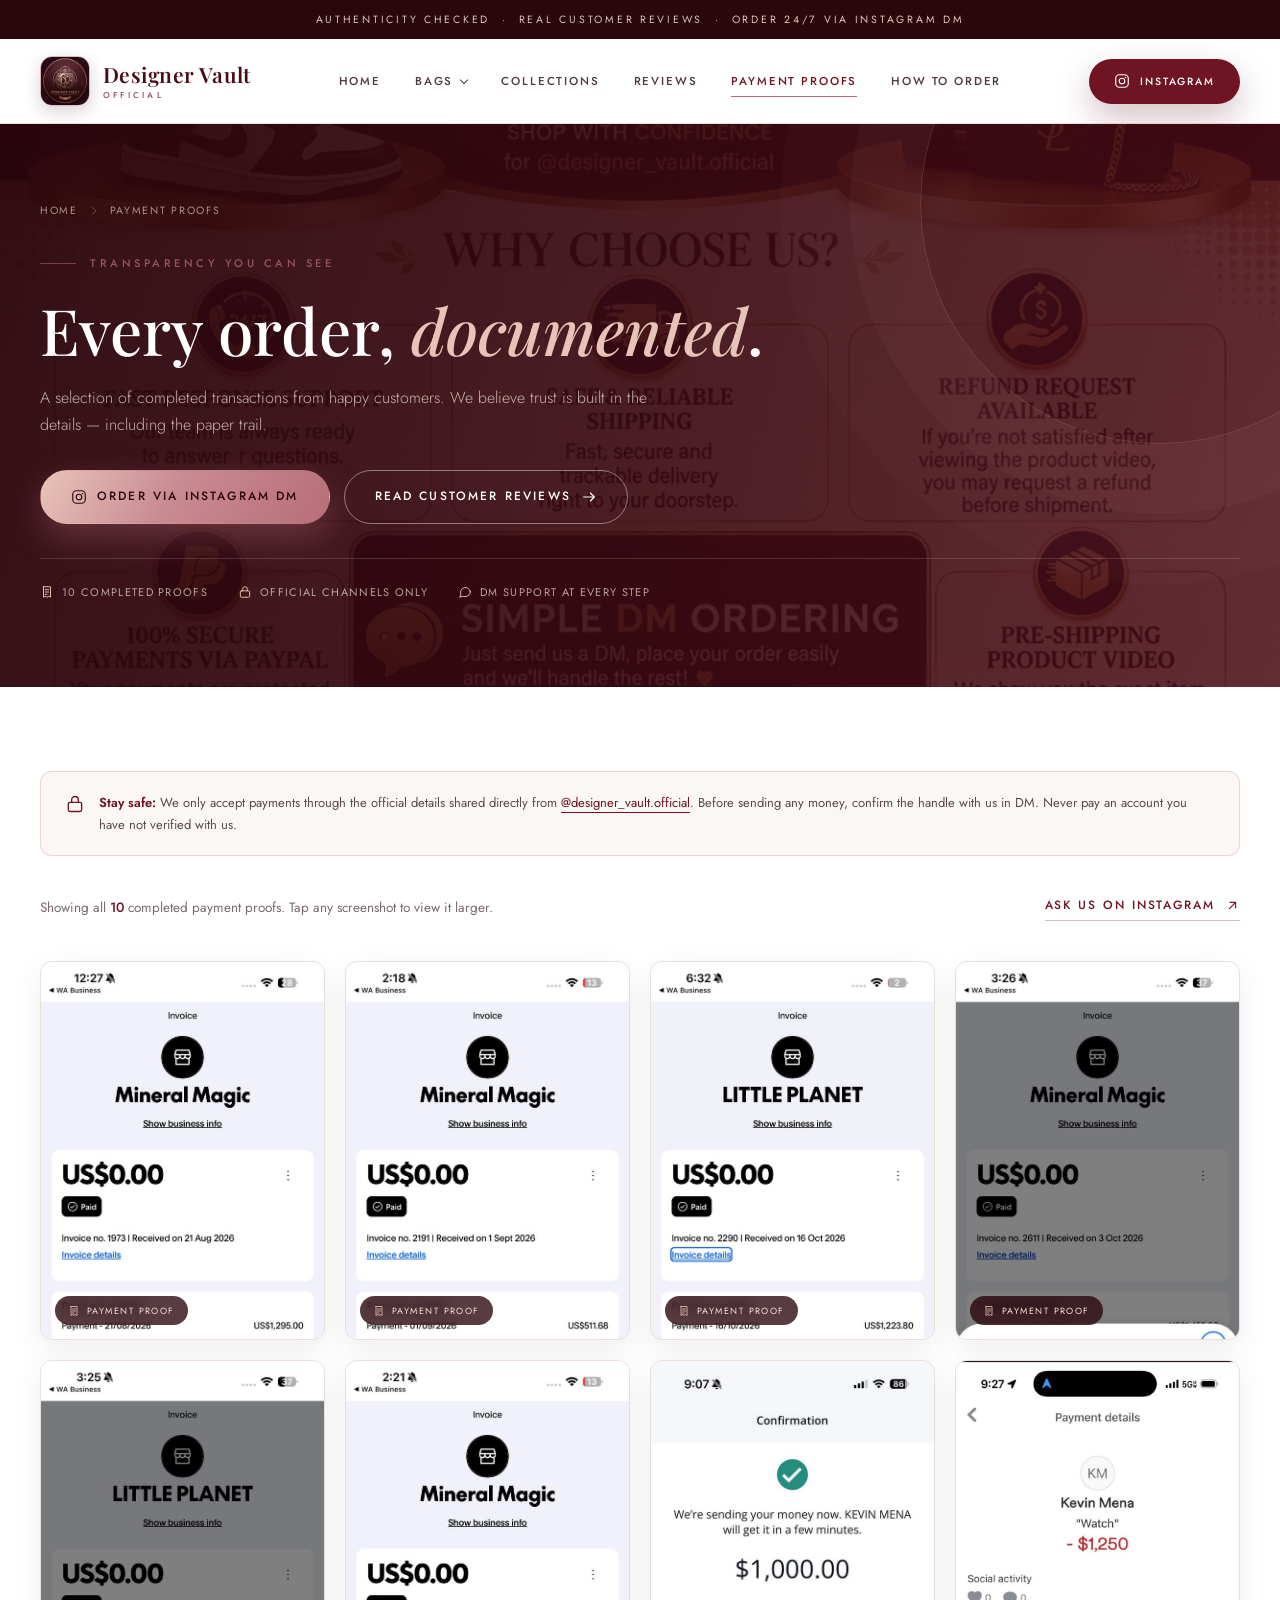
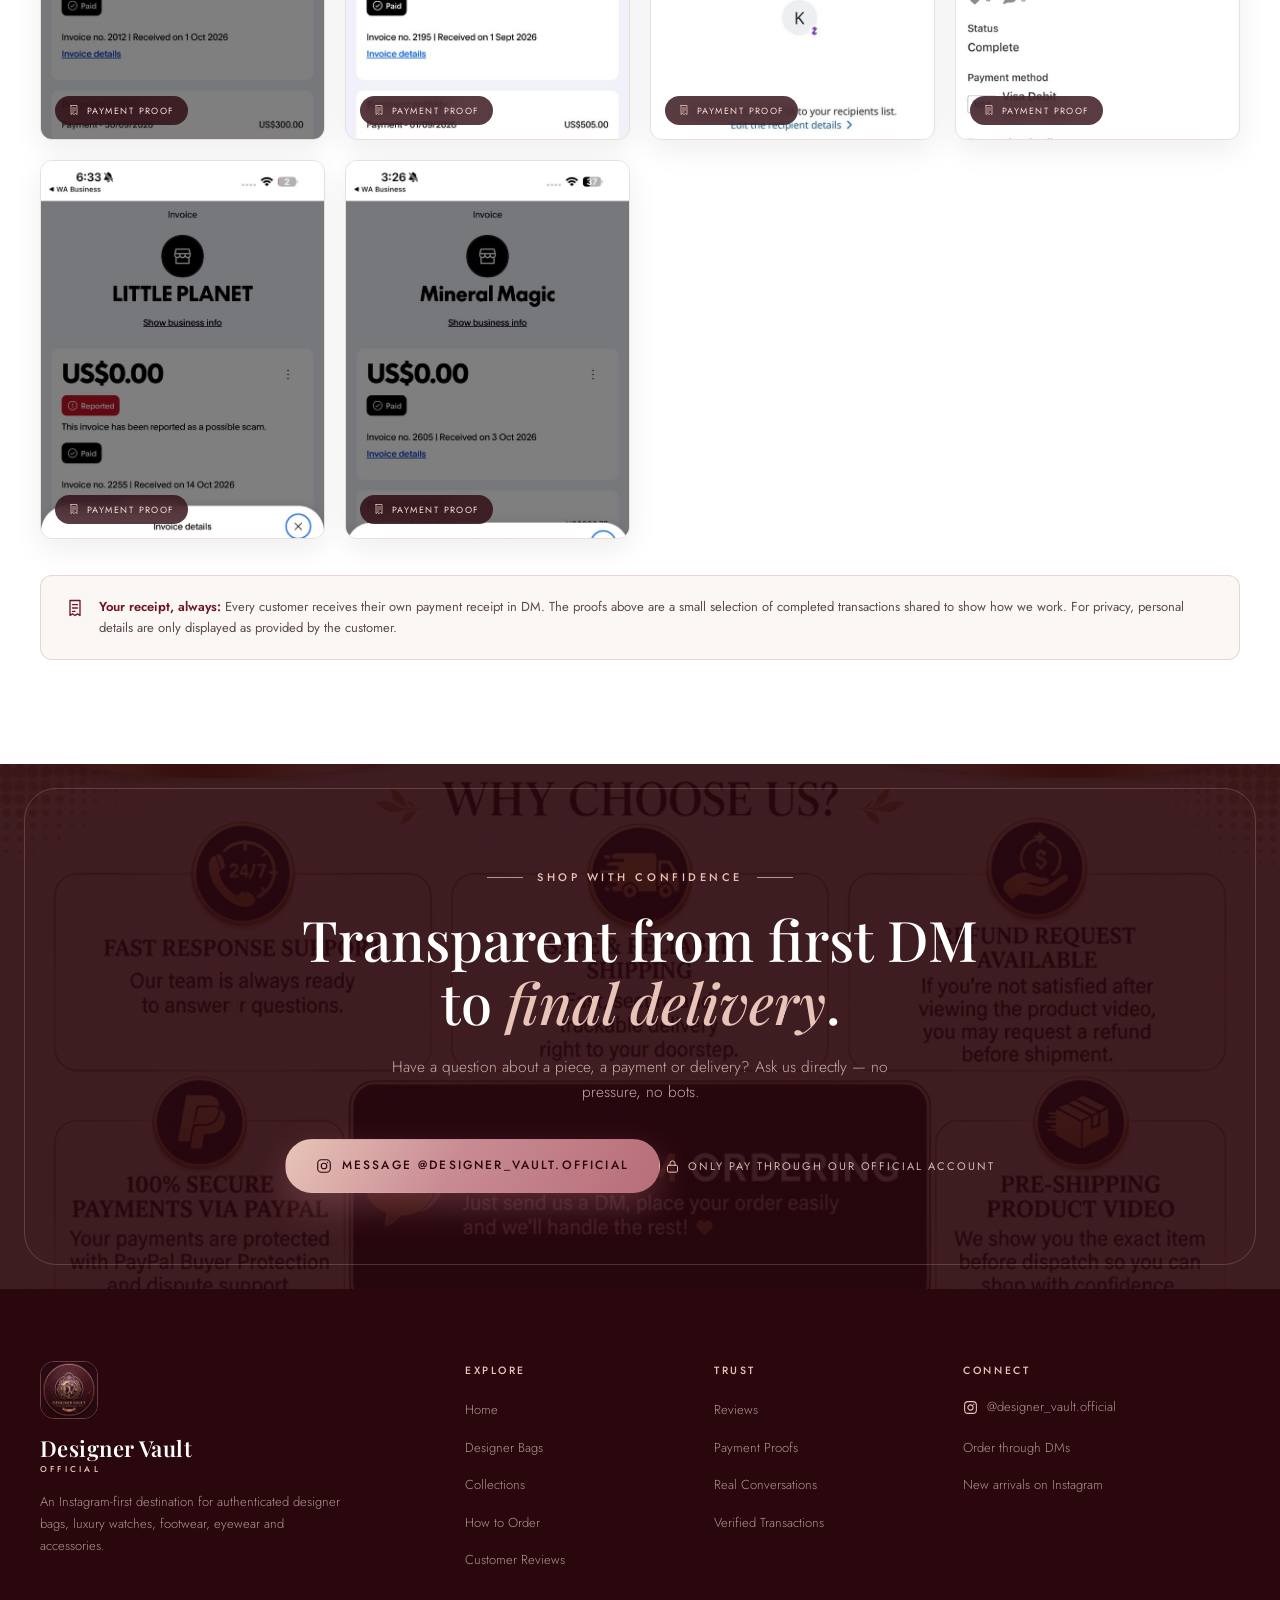
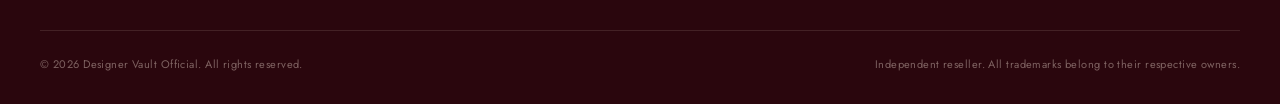
==== commit 1b375496: "initial commit" ====
--- a/payment-proofs.html
+++ b/payment-proofs.html
@@ -74,6 +74,20 @@
 
       <nav class="main-nav" id="main-nav" aria-label="Main navigation">
         <a href="index.html">Home</a>
+        <div class="nav-dropdown">
+          <button class="nav-dropdown-toggle" type="button" aria-expanded="false" aria-controls="bags-menu">Bags</button>
+          <div class="nav-dropdown-menu" id="bags-menu">
+            <a class="nav-dropdown-all" href="bags.html">All Bags <span class="nav-dropdown-count">248</span></a>
+            <a href="bags.html#balenciaga">Balenciaga <span class="nav-dropdown-count">17</span></a>
+            <a href="bags.html#celine">Celine <span class="nav-dropdown-count">23</span></a>
+            <a href="bags.html#chanel">Chanel <span class="nav-dropdown-count">27</span></a>
+            <a href="bags.html#dior">Dior <span class="nav-dropdown-count">21</span></a>
+            <a href="bags.html#gucci">Gucci <span class="nav-dropdown-count">29</span></a>
+            <a href="bags.html#hermes">Hermes <span class="nav-dropdown-count">43</span></a>
+            <a href="bags.html#louis-vuitton">Louis Vuitton <span class="nav-dropdown-count">51</span></a>
+            <a href="bags.html#prada">Prada <span class="nav-dropdown-count">37</span></a>
+          </div>
+        </div>
         <a href="index.html#collections">Collections</a>
         <a href="reviews.html">Reviews</a>
         <a href="payment-proofs.html" aria-current="page">Payment Proofs</a>
@@ -233,6 +247,7 @@
           <h4>Explore</h4>
           <ul>
             <li><a href="index.html">Home</a></li>
+            <li><a href="bags.html">Designer Bags</a></li>
             <li><a href="index.html#collections">Collections</a></li>
             <li><a href="index.html#how-to-order">How to Order</a></li>
             <li><a href="reviews.html">Customer Reviews</a></li>
--- a/css/style.css
+++ b/css/style.css
@@ -387,6 +387,121 @@
   display: none;
 }
 
+.nav-dropdown {
+  position: relative;
+  display: flex;
+  align-items: center;
+}
+
+.nav-dropdown-toggle {
+  display: inline-flex;
+  align-items: center;
+  gap: 8px;
+  padding: 6px 0;
+  border: 0;
+  background: none;
+  font-size: 11.5px;
+  font-weight: 500;
+  letter-spacing: 0.16em;
+  text-transform: uppercase;
+  color: #4c3a3e;
+  transition: color 0.3s var(--ease);
+}
+
+.nav-dropdown-toggle::after {
+  content: '';
+  width: 6px;
+  height: 6px;
+  margin-top: -3px;
+  border-right: 1.5px solid currentColor;
+  border-bottom: 1.5px solid currentColor;
+  transform: rotate(45deg);
+  transition: transform 0.3s var(--ease);
+}
+
+.nav-dropdown.is-open .nav-dropdown-toggle::after {
+  transform: rotate(225deg);
+}
+
+.nav-dropdown-menu {
+  position: absolute;
+  top: 100%;
+  left: -18px;
+  min-width: 232px;
+  padding: 10px;
+  border: 1px solid var(--line);
+  border-radius: 14px;
+  background: var(--white);
+  box-shadow: var(--shadow-md);
+  opacity: 0;
+  visibility: hidden;
+  transform: translateY(8px);
+  transition: opacity 0.3s var(--ease), transform 0.3s var(--ease), visibility 0.3s var(--ease);
+  z-index: 30;
+}
+
+.nav-dropdown.is-open .nav-dropdown-menu {
+  opacity: 1;
+  visibility: visible;
+  transform: translateY(0);
+}
+
+.nav-dropdown-menu a {
+  display: flex;
+  align-items: center;
+  justify-content: space-between;
+  gap: 16px;
+  padding: 10px 12px;
+  border-radius: 8px;
+  font-size: 10.5px;
+  letter-spacing: 0.12em;
+  color: #4c3a3e;
+}
+
+.nav-dropdown-menu a::after {
+  display: none;
+}
+
+.nav-dropdown-menu a:hover,
+.nav-dropdown-menu a:focus-visible {
+  background: var(--cream);
+  color: var(--burgundy);
+}
+
+.nav-dropdown-menu .nav-dropdown-all {
+  margin-bottom: 5px;
+  padding-bottom: 13px;
+  border-bottom: 1px solid var(--line);
+  border-radius: 8px 8px 0 0;
+  font-weight: 600;
+  color: var(--burgundy);
+}
+
+.nav-dropdown-count {
+  font-size: 9px;
+  letter-spacing: 0.08em;
+  color: var(--muted);
+}
+
+@media (min-width: 981px) {
+  .nav-dropdown:hover .nav-dropdown-toggle,
+  .nav-dropdown:focus-within .nav-dropdown-toggle {
+    color: var(--burgundy);
+  }
+
+  .nav-dropdown:hover .nav-dropdown-toggle::after,
+  .nav-dropdown:focus-within .nav-dropdown-toggle::after {
+    transform: rotate(225deg);
+  }
+
+  .nav-dropdown:hover .nav-dropdown-menu,
+  .nav-dropdown:focus-within .nav-dropdown-menu {
+    opacity: 1;
+    visibility: visible;
+    transform: translateY(0);
+  }
+}
+
 .header-actions {
   display: flex;
   align-items: center;
@@ -1982,6 +2097,48 @@
   color: var(--rose-gold-light);
 }
 
+/* ---------- Bags by brand ---------- */
+.brand-filters {
+  display: flex;
+  flex-wrap: wrap;
+  gap: 10px;
+  margin-bottom: 34px;
+}
+
+.filter-btn {
+  padding: 10px 18px;
+  border: 1px solid var(--line);
+  border-radius: 100px;
+  background: var(--white);
+  color: var(--ink);
+  font-size: 11px;
+  font-weight: 500;
+  letter-spacing: 0.12em;
+  text-transform: uppercase;
+  transition: background 0.3s var(--ease), color 0.3s var(--ease), border-color 0.3s var(--ease);
+}
+
+.filter-btn:hover {
+  border-color: var(--rose-gold);
+  color: var(--burgundy);
+}
+
+.filter-btn.is-active {
+  border-color: var(--burgundy);
+  background: var(--burgundy);
+  color: var(--white);
+}
+
+.gallery-item[hidden] {
+  display: none;
+}
+
+.gallery--bags .gallery-item img {
+  aspect-ratio: 4 / 5;
+  object-fit: cover;
+  object-position: center;
+}
+
 /* ---------- Lightbox ---------- */
 .lightbox {
   position: fixed;
@@ -2228,6 +2385,50 @@
     height: 16px;
   }
 
+  .nav-dropdown {
+    display: block;
+  }
+
+  .nav-dropdown-toggle {
+    width: 100%;
+    justify-content: space-between;
+    padding: 15px 4px;
+    border-bottom: 1px solid rgba(234, 223, 217, 0.7);
+    font-size: 12px;
+  }
+
+  .nav-dropdown-menu {
+    position: static;
+    min-width: 0;
+    padding: 8px 0 8px 12px;
+    border: 0;
+    border-radius: 0;
+    box-shadow: none;
+    background: transparent;
+    display: none;
+    opacity: 1;
+    visibility: visible;
+    transform: none;
+  }
+
+  .nav-dropdown.is-open .nav-dropdown-menu {
+    display: block;
+    opacity: 1;
+    visibility: visible;
+    transform: none;
+  }
+
+  .nav-dropdown-menu a {
+    padding: 11px 12px;
+    border-bottom: 1px solid rgba(234, 223, 217, 0.5);
+    font-size: 11px;
+  }
+
+  .nav-dropdown-menu .nav-dropdown-all {
+    margin-bottom: 0;
+    border-bottom: 1px solid rgba(234, 223, 217, 0.7);
+  }
+
   .header-inner {
     position: relative;
   }
@@ -2293,6 +2494,10 @@
   }
 
   .gallery--proofs {
+    grid-template-columns: repeat(3, 1fr);
+  }
+
+  .gallery--bags {
     grid-template-columns: repeat(3, 1fr);
   }
 }
@@ -2674,6 +2879,11 @@
     gap: 12px;
   }
 
+  .gallery--bags {
+    grid-template-columns: repeat(2, 1fr);
+    gap: 12px;
+  }
+
   .gallery-zoom {
     width: 32px;
     height: 32px;
